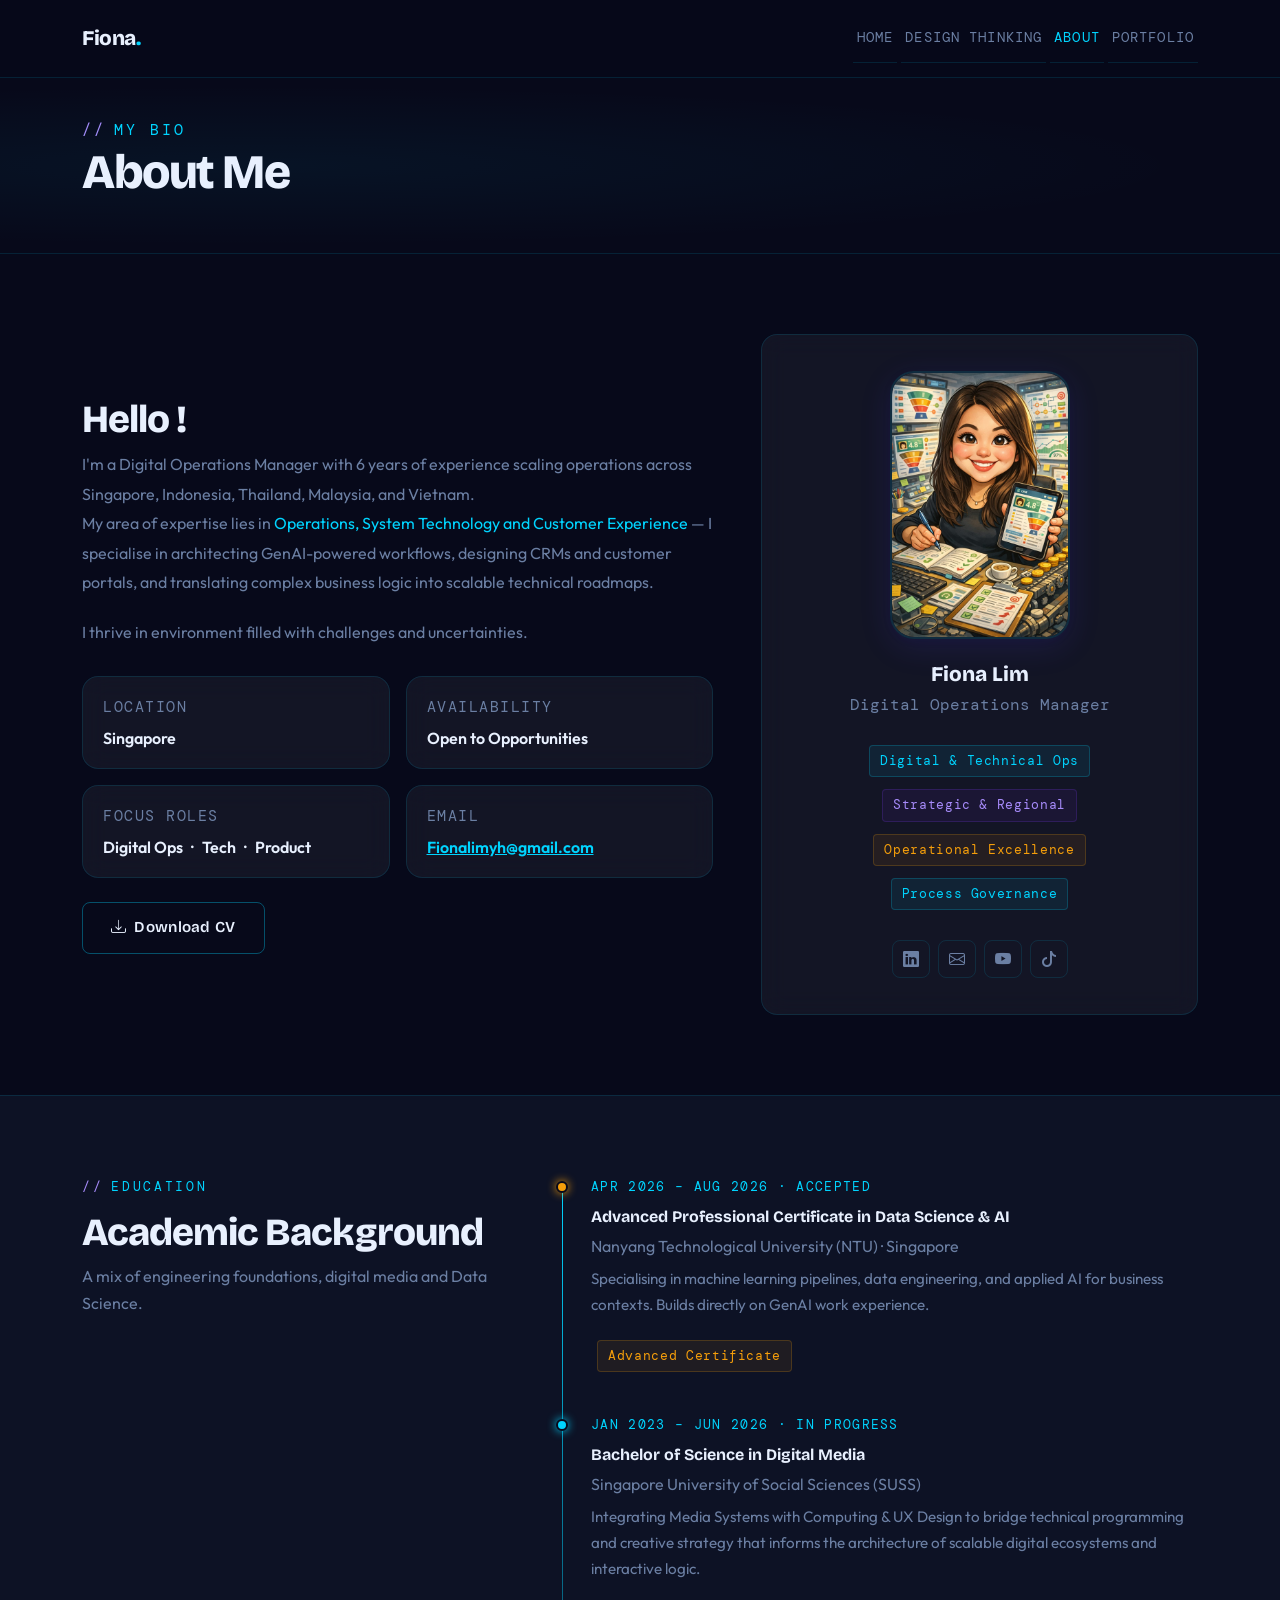
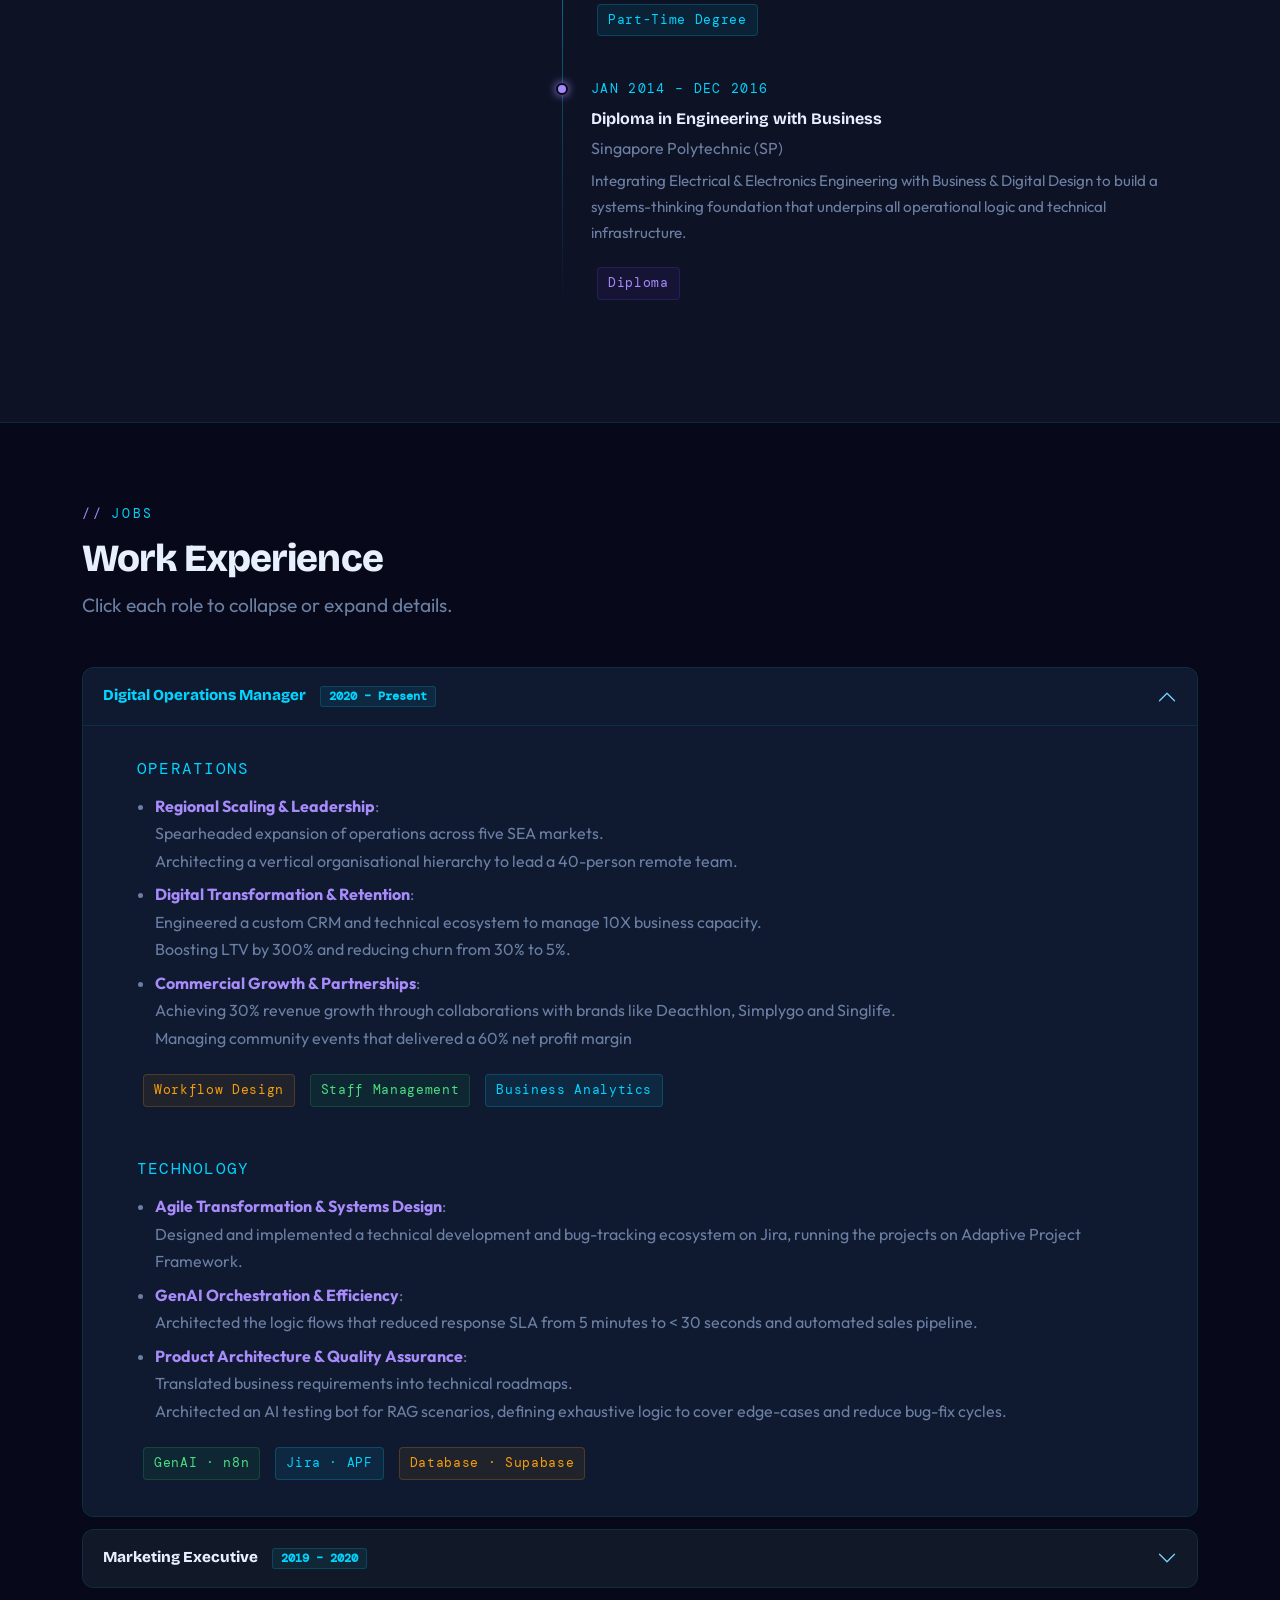
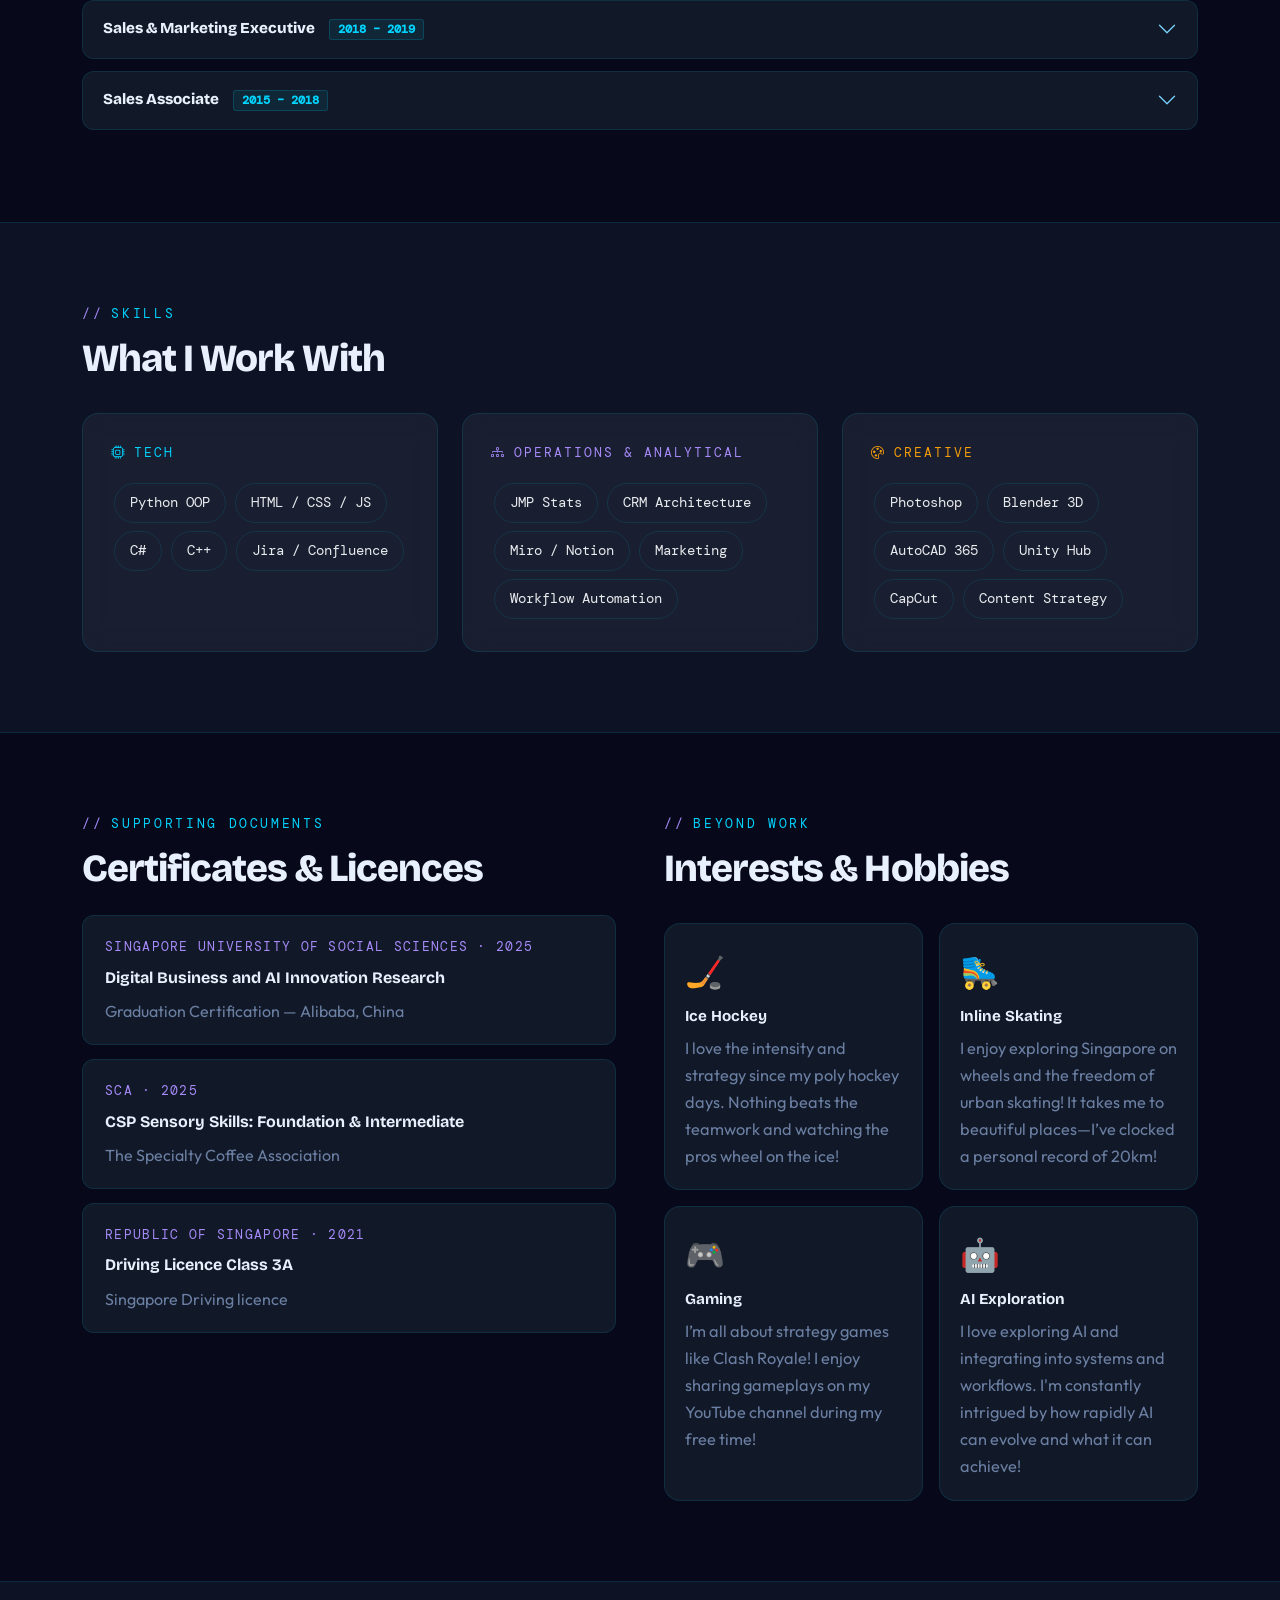
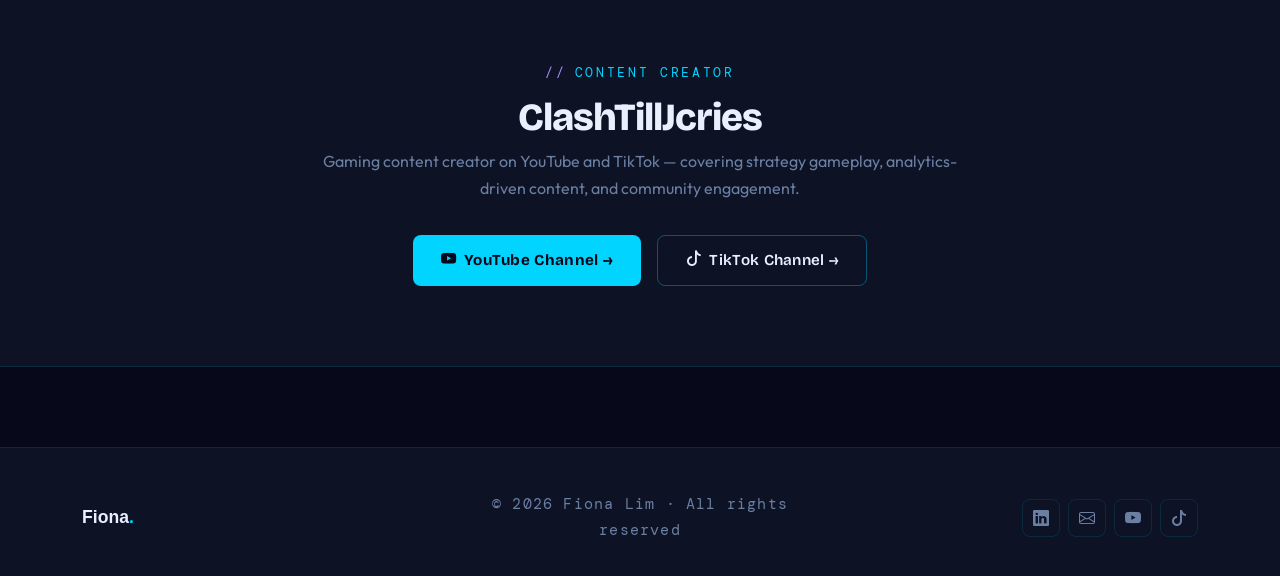
==== docs/about.html @ 3b64e616 "Add files via upload" ====
<!doctype html>
<html lang="en">
  <head>
    <meta charset="UTF-8" />
    <meta name="viewport" content="width=device-width, initial-scale=1.0" />
    <title>About Fiona</title>
    <meta
      name="description"
      content="About Fiona Lim — education, work experience, skills, and personal interests."
    />

    <link
      href="https://fonts.googleapis.com/css2?family=Bricolage+Grotesque:opsz,wght@12..96,200..800&family=Outfit:wght@300;400;500;600&family=DM+Mono:ital,wght@0,400;0,500;1,400&display=swap"
      rel="stylesheet"
    />

    <link
      href="https://cdn.jsdelivr.net/npm/bootstrap@5.3.3/dist/css/bootstrap.min.css"
      rel="stylesheet"
    />
    <link
      href="https://cdn.jsdelivr.net/npm/bootstrap-icons@1.11.3/font/bootstrap-icons.min.css"
      rel="stylesheet"
    />
    <link rel="stylesheet" href="style.css" />
  </head>
  <body>
    <!-- ============================================================
       Navbar
       ============================================================ -->
    <nav class="navbar navbar-expand-lg fl-navbar">
      <div class="container">
        <a class="navbar-brand" href="index.html">Fiona<span>.</span></a>
        <button
          class="navbar-toggler"
          type="button"
          data-bs-toggle="collapse"
          data-bs-target="#navMenu"
          aria-controls="navMenu"
          aria-expanded="false"
          aria-label="Toggle navigation"
        >
          <span class="navbar-toggler-icon"></span>
        </button>
        <div class="collapse navbar-collapse" id="navMenu">
          <ul class="navbar-nav ms-auto gap-1">
            <li class="nav-item">
              <a class="nav-link fl-nav-link" href="index.html">Home</a>
            </li>
            <li class="nav-item">
              <a class="nav-link fl-nav-link" href="design-thinking.html"
                >Design Thinking</a
              >
            </li>
            <li class="nav-item">
              <a class="nav-link fl-nav-link active" href="about.html">About</a>
            </li>
            <li class="nav-item">
              <a class="nav-link fl-nav-link" href="portfolio.html"
                >Portfolio</a
              >
            </li>
          </ul>
        </div>
      </div>
    </nav>

    <!-- ============================================================
       Page hero
       ============================================================ -->
    <section class="page-hero">
      <div class="container">
        <p class="page-hero-label">My Bio</p>
        <h1 class="reveal">About Me</h1>
      </div>
    </section>

    <!-- ============================================================
       Bio Section
       ============================================================ -->
    <section class="section-pad">
      <div class="container">
        <div class="row g-5 align-items-center">
          <!-- Bio text -->
          <div class="col-lg-7 col-12">
            <h2 class="section-title reveal">Hello !</h2>
            <p
              class="reveal reveal-delay-1"
              style="
                color: var(--muted);
                font-size: 1rem;
                line-height: 1.85;
                margin-bottom: 20px;
              "
            >
              I'm a Digital Operations Manager with 6 years of experience
              scaling operations across Singapore, Indonesia, Thailand,
              Malaysia, and Vietnam. <br />
              My area of expertise lies in
              <span style="color: var(--accent)"
                >Operations, System Technology and Customer Experience</span
              >
              — I specialise in architecting GenAI-powered workflows, designing
              CRMs and customer portals, and translating complex business logic
              into scalable technical roadmaps.
            </p>
            <p
              class="reveal reveal-delay-2"
              style="
                color: var(--muted);
                line-height: 1.85;
                margin-bottom: 28px;
              "
            >
              I thrive in environment filled with challenges and uncertainties.
            </p>

            <!-- Quick facts -->
            <div class="row g-3 reveal reveal-delay-3">
              <div class="col-sm-6 col-12">
                <div class="glass-card" style="padding: 16px 20px">
                  <span
                    style="
                      font-family: &quot;DM Mono&quot;, monospace;
                      font-size: 0.95rem;
                      color: var(--muted);
                      text-transform: uppercase;
                      letter-spacing: 0.1em;
                    "
                    >Location</span
                  >
                  <p style="margin: 4px 0 0; font-weight: 600">Singapore</p>
                </div>
              </div>
              <div class="col-sm-6 col-12">
                <div class="glass-card" style="padding: 16px 20px">
                  <span
                    style="
                      font-family: &quot;DM Mono&quot;, monospace;
                      font-size: 0.95rem;
                      color: var(--muted);
                      text-transform: uppercase;
                      letter-spacing: 0.1em;
                    "
                    >Availability</span
                  >
                  <p style="margin: 4px 0 0; font-weight: 600">
                    Open to Opportunities
                  </p>
                </div>
              </div>
              <div class="col-sm-6 col-12">
                <div class="glass-card" style="padding: 16px 20px">
                  <span
                    style="
                      font-family: &quot;DM Mono&quot;, monospace;
                      font-size: 0.95rem;
                      color: var(--muted);
                      text-transform: uppercase;
                      letter-spacing: 0.1em;
                    "
                    >Focus Roles</span
                  >
                  <p style="margin: 4px 0 0; font-weight: 600">
                    Digital Ops&ensp;·&ensp;Tech&ensp;·&ensp;Product
                  </p>
                </div>
              </div>
              <div class="col-sm-6 col-12">
                <div class="glass-card" style="padding: 16px 20px">
                  <span
                    style="
                      font-family: &quot;DM Mono&quot;, monospace;
                      font-size: 0.95rem;
                      color: var(--muted);
                      text-transform: uppercase;
                      letter-spacing: 0.1em;
                    "
                    >Email</span
                  >
                  <p style="margin: 4px 0 0; font-weight: 600">
                    <a
                      href="mailto:Fionalimyh@gmail.com"
                      style="color: var(--accent)"
                    >
                      <u>Fionalimyh@gmail.com</u>
                    </a>
                  </p>
                </div>
              </div>
            </div>
            <!-- /row -->

            <!-- Download CV button -->
            <div class="mt-4 reveal">
              <a href="Fiona_Lims_Resume.pdf" download class="btn-fl-outline">
                <i class="bi bi-download me-2"></i>Download CV
              </a>
            </div>
          </div>
          <!-- /col -->

          <!-- mini Portfolio Avatar + tags -->
          <div class="col-lg-5 col-12 reveal reveal-delay-2">
            <div class="glass-card text-center" style="padding: 36px 28px">
              <div class="d-flex justify-content-center mb-4">
                <div class="hero-img-wrap" style="max-width: 180px">
                  <img
                    src="portfolio-avatar.jpeg"
                    alt="Fiona Lim portrait"
                    class="hero-portrait"
                  />
                </div>
              </div>

              <h3 class="mb-1" style="font-size: 1.3rem">Fiona Lim</h3>
              <p
                class="mono"
                style="
                  color: var(--muted);
                  font-size: 0.98rem;
                  margin-bottom: 20px;
                "
              >
                Digital Operations Manager
              </p>

              <div class="mb-4">
                <span class="badge-fl">Digital & Technical Ops</span>
                <span class="badge-fl purple">Strategic & Regional</span>
                <span class="badge-fl amber">Operational Excellence</span>
                <span class="badge-fl">Process Governance</span>
              </div>

              <div class="d-flex justify-content-center gap-2">
                <a
                  href="https://www.linkedin.com/in/fionalyh"
                  target="_blank"
                  class="footer-social-link"
                  title="LinkedIn"
                >
                  <i class="bi bi-linkedin"></i>
                </a>
                <a
                  href="mailto:Fionalimyh@gmail.com"
                  class="footer-social-link"
                  title="Email"
                >
                  <i class="bi bi-envelope"></i>
                </a>
                <a
                  href="https://www.youtube.com/@ClashTillJcries"
                  target="_blank"
                  class="footer-social-link"
                  title="YouTube"
                >
                  <i class="bi bi-youtube"></i>
                </a>
                <a
                  href="https://www.tiktok.com/@clashtilljcries"
                  target="_blank"
                  class="footer-social-link"
                  title="TikTok"
                >
                  <i class="bi bi-tiktok"></i>
                </a>
              </div>
            </div>
          </div>
          <!-- /col -->
        </div>
        <!-- /row -->
      </div>
      <!-- /container -->
    </section>

    <!-- ============================================================
       Education
       ============================================================ -->
    <section
      class="section-pad"
      style="
        background: var(--bg-2);
        border-top: 1px solid var(--border);
        border-bottom: 1px solid var(--border);
      "
    >
      <div class="container">
        <div class="row">
          <div class="col-lg-5 col-12 mb-4 mb-lg-0">
            <p class="section-label reveal">Education</p>
            <h2 class="section-title reveal">Academic Background</h2>
            <p
              style="color: var(--muted); font-size: 1rem"
              class="reveal reveal-delay-1"
            >
              A mix of engineering foundations, digital media and Data Science.
            </p>
          </div>

          <div class="col-lg-7 col-12">
            <div class="timeline">
              <!-- NTU — upcoming -->
              <div class="timeline-item reveal">
                <div
                  class="timeline-dot"
                  style="
                    background: var(--accent-warm);
                    box-shadow: 0 0 10px var(--accent-warm);
                  "
                ></div>
                <div class="timeline-date">APR 2026 – AUG 2026 · ACCEPTED</div>
                <div class="timeline-title">
                  Advanced Professional Certificate in Data Science &amp; AI
                </div>
                <div class="timeline-sub">
                  Nanyang Technological University (NTU) · Singapore
                </div>
                <p
                  style="
                    font-size: 0.95rem;
                    color: var(--muted);
                    margin-top: 6px;
                  "
                >
                  Specialising in machine learning pipelines, data engineering,
                  and applied AI for business contexts. Builds directly on GenAI
                  work experience.
                </p>
                <span class="badge-fl amber">Advanced Certificate</span>
              </div>

              <!-- SUSS -->
              <div class="timeline-item reveal reveal-delay-1">
                <div class="timeline-dot"></div>
                <div class="timeline-date">
                  JAN 2023 – JUN 2026 · IN PROGRESS
                </div>
                <div class="timeline-title">
                  Bachelor of Science in Digital Media
                </div>
                <div class="timeline-sub">
                  Singapore University of Social Sciences (SUSS)
                </div>
                <p
                  style="
                    font-size: 0.95rem;
                    color: var(--muted);
                    margin-top: 6px;
                  "
                >
                  Integrating Media Systems with Computing & UX Design to bridge
                  technical programming and creative strategy that informs the
                  architecture of scalable digital ecosystems and interactive
                  logic.
                </p>
                <span class="badge-fl">Part-Time Degree</span>
              </div>

              <!-- SP -->
              <div class="timeline-item reveal reveal-delay-2">
                <div
                  class="timeline-dot"
                  style="
                    background: var(--accent-2);
                    box-shadow: 0 0 10px var(--accent-2);
                  "
                ></div>
                <div class="timeline-date">JAN 2014 – DEC 2016</div>
                <div class="timeline-title">
                  Diploma in Engineering with Business
                </div>
                <div class="timeline-sub">Singapore Polytechnic (SP)</div>
                <p
                  style="
                    font-size: 0.95rem;
                    color: var(--muted);
                    margin-top: 6px;
                  "
                >
                  Integrating Electrical & Electronics Engineering with Business
                  & Digital Design to build a systems-thinking foundation that
                  underpins all operational logic and technical infrastructure.
                </p>
                <span class="badge-fl purple">Diploma</span>
              </div>
            </div>
            <!-- /timeline -->
          </div>
          <!-- /col -->
        </div>
        <!-- /row -->
      </div>
      <!-- /container -->
    </section>

    <!-- ============================================================
       Work Experience (Accordion)
       ============================================================ -->
    <section class="section-pad">
      <div class="container">
        <p class="section-label reveal">Jobs</p>
        <h2 class="section-title reveal">Work Experience</h2>
        <p class="section-desc reveal">
          Click each role to collapse or expand details.
        </p>

        <div class="accordion fl-accordion" id="workAccordion">
          <!-- ---- Digital Operations Manager ---- -->
          <div class="accordion-item reveal">
            <h2 class="accordion-header">
              <button
                class="accordion-button"
                type="button"
                data-bs-toggle="collapse"
                data-bs-target="#job1"
              >
                <div>
                  <strong>Digital Operations Manager&ensp;</strong>
                  <span class="work-tag">2020 – Present</span>
                </div>
              </button>
            </h2>
            <div
              id="job1"
              class="accordion-collapse collapse show"
              data-bs-parent="#workAccordion"
            >
              <div class="accordion-body">
                <p
                  style="
                    font-family: &quot;DM Mono&quot;, monospace;
                    font-size: 0.97rem;
                    color: var(--accent);
                    margin-bottom: 10px;
                    letter-spacing: 0.08em;
                  "
                >
                  OPERATIONS
                </p>
                <ul>
                  <li>
                    <strong style="color: var(--accent-2)"
                      >Regional Scaling & Leadership</strong
                    >: <br />Spearheaded expansion of operations across five SEA
                    markets. <br />Architecting a vertical organisational
                    hierarchy to lead a 40-person remote team.
                  </li>
                  <li>
                    <strong style="color: var(--accent-2)"
                      >Digital Transformation & Retention</strong
                    >: <br />Engineered a custom CRM and technical ecosystem to
                    manage 10X business capacity. <br />Boosting LTV by 300% and
                    reducing churn from 30% to 5%.
                  </li>
                  <li>
                    <strong style="color: var(--accent-2)"
                      >Commercial Growth & Partnerships</strong
                    >: <br />Achieving 30% revenue growth through collaborations
                    with brands like Deacthlon, Simplygo and Singlife.
                    <br />Managing community events that delivered a 60% net
                    profit margin
                  </li>
                </ul>
                <div class="mt-3">
                  <span class="badge-fl amber">Workflow Design</span>
                  <span class="badge-fl green">Staff Management</span>
                  <span class="badge-fl">Business Analytics</span>
                </div>
                <br />

                <p
                  style="
                    font-family: &quot;DM Mono&quot;, monospace;
                    font-size: 0.97rem;
                    color: var(--accent);
                    margin-bottom: 10px;
                    margin-top: 16px;
                    letter-spacing: 0.08em;
                  "
                >
                  TECHNOLOGY
                </p>
                <ul>
                  <li>
                    <strong style="color: var(--accent-2)"
                      >Agile Transformation & Systems Design</strong
                    >: <br />Designed and implemented a technical development
                    and bug-tracking ecosystem on Jira, running the projects on
                    Adaptive Project Framework.
                  </li>
                  <li>
                    <strong style="color: var(--accent-2)"
                      >GenAI Orchestration & Efficiency</strong
                    >: <br />Architected the logic flows that reduced response
                    SLA from 5 minutes to < 30 seconds and automated sales
                    pipeline.
                  </li>
                  <li>
                    <strong style="color: var(--accent-2)"
                      >Product Architecture & Quality Assurance</strong
                    >: <br />Translated business requirements into technical
                    roadmaps.<br />Architected an AI testing bot for RAG
                    scenarios, defining exhaustive logic to cover edge-cases and
                    reduce bug-fix cycles.
                  </li>
                </ul>

                <div class="mt-3">
                  <span class="badge-fl green">GenAI · n8n</span>
                  <span class="badge-fl">Jira · APF</span>
                  <span class="badge-fl amber">Database · Supabase </span>
                </div>
              </div>
            </div>
          </div>
          <!-- /job1 -->

          <!-- ---- Marketing Executive ---- -->
          <div class="accordion-item reveal reveal-delay-1">
            <h2 class="accordion-header">
              <button
                class="accordion-button collapsed"
                type="button"
                data-bs-toggle="collapse"
                data-bs-target="#job2"
              >
                <div>
                  <strong>Marketing Executive&ensp;</strong>
                  <span class="work-tag">2019 – 2020</span>
                </div>
              </button>
            </h2>
            <div
              id="job2"
              class="accordion-collapse collapse"
              data-bs-parent="#workAccordion"
            >
              <div class="accordion-body">
                <ul>
                  <li>
                    <strong style="color: var(--accent-2)"
                      >Performance Advertising & ROI</strong
                    >: <br />Optimised multi-channel advertising and remarketing
                    strategies across Social Media Platforms. <br />Achieved a
                    40% reduction in CPI through the creation of viral contents.
                  </li>
                  <li>
                    <strong style="color: var(--accent-2)"
                      >Content Strategy & Design</strong
                    >: <br />Produced creative marketing collaterals for all
                    integrated campaigns to drive brand engagement and
                    visibility. <br />Managed social media calendars.
                  </li>
                  <li>
                    <strong style="color: var(--accent-2)"
                      >Web Development & SEO</strong
                    >: <br />Spearheaded website development for partner.<br />
                    Managed Google SEO & SEM to ensure consistent branding and
                    search visibility.
                  </li>
                </ul>
                <div class="mt-3">
                  <span class="badge-fl amber">Meta Ads</span>
                  <span class="badge-fl">Google Ads</span>
                  <span class="badge-fl green">Remarketing</span>
                  <span class="badge-fl amber">Content Strategy</span>
                </div>
              </div>
            </div>
          </div>
          <!-- /job2 -->

          <!-- ---- Sales & Marketing ---- -->
          <div class="accordion-item reveal reveal-delay-2">
            <h2 class="accordion-header">
              <button
                class="accordion-button collapsed"
                type="button"
                data-bs-toggle="collapse"
                data-bs-target="#job3"
              >
                <div>
                  <strong>Sales &amp; Marketing Executive&ensp;</strong>
                  <span class="work-tag">2018 – 2019</span>
                </div>
              </button>
            </h2>
            <div
              id="job3"
              class="accordion-collapse collapse"
              data-bs-parent="#workAccordion"
            >
              <div class="accordion-body">
                <ul>
                  <li>
                    <strong style="color: var(--accent-2)"
                      >Digital Brand Engagement</strong
                    >: <br />Orchestrated brand visibility by managing
                    multi-channel social media platforms and executing a content
                    strategy, including the design of marketing collaterals.
                  </li>
                  <li>
                    <strong style="color: var(--accent-2)"
                      >Event Management</strong
                    >: <br />Plan and organised private and public sector events
                    for up to 800 participants, overseeing everything from
                    initial planning to on-site operational execution.
                  </li>
                  <li>
                    <strong style="color: var(--accent-2)"
                      >Product Lifecycle & Support</strong
                    >: <br />Directed product management by providing
                    comprehensive pre-sales, after-sales warranty support, and
                    appointment for servicing to maintain quality standards.
                  </li>
                </ul>
                <div class="mt-3">
                  <span class="badge-fl amber">Event Management</span>
                  <span class="badge-fl">SEO · SEM</span>
                  <span class="badge-fl green">Product Management</span>
                  <span class="badge-fl amber">WordPress · Social Media</span>
                </div>
              </div>
            </div>
          </div>
          <!-- /job3 -->

          <!-- ---- Sales Associate ---- -->
          <div class="accordion-item reveal reveal-delay-3">
            <h2 class="accordion-header">
              <button
                class="accordion-button collapsed"
                type="button"
                data-bs-toggle="collapse"
                data-bs-target="#job4"
              >
                <div>
                  <strong>Sales Associate&ensp;</strong>
                  <span class="work-tag">2015 – 2018</span>
                </div>
              </button>
            </h2>
            <div
              id="job4"
              class="accordion-collapse collapse"
              data-bs-parent="#workAccordion"
            >
              <div class="accordion-body">
                <ul>
                  <li>
                    <strong style="color: var(--accent-2)"
                      >Retail Operations & Inventory</strong
                    >: <br />Managed daily store operations and POS system
                    transactions while overseeing consumable inventory to ensure
                    seamless service delivery.
                  </li>
                  <li>
                    <strong style="color: var(--accent-2)"
                      >Leadership & Staff Training</strong
                    >: <br />Facilitated store management tasks and directed the
                    training of part-time staff to maintain high service
                    standards and operational consistency.
                  </li>
                </ul>
                <div class="mt-3">
                  <span class="badge-fl amber">Sales · Retail</span>
                  <span class="badge-fl green">Staff Training</span>
                </div>
              </div>
            </div>
          </div>
          <!-- /job4 -->
        </div>
        <!-- /accordion -->
      </div>
      <!-- /container -->
    </section>

    <!-- ============================================================
       Skills label (grid)
       ============================================================ -->
    <section
      class="section-pad"
      style="
        background: var(--bg-2);
        border-top: 1px solid var(--border);
        border-bottom: 1px solid var(--border);
      "
    >
      <div class="container">
        <p class="section-label reveal">Skills</p>
        <h2 class="section-title reveal">What I Work With</h2>

        <div class="row g-4 mt-2">
          <!-- Tech -->
          <div class="col-lg-4 col-md-6 col-12 reveal">
            <div class="glass-card h-100">
              <p class="skill-cat-title" style="color: #00d4ff">
                <i class="bi bi-cpu me-2"></i>Tech
              </p>
              <div>
                <span class="skill-badge" style="color: #e9ecef"
                  >Python OOP</span
                >
                <span class="skill-badge" style="color: #e9ecef"
                  >HTML / CSS / JS</span
                >
                <span class="skill-badge" style="color: #e9ecef">C#</span>
                <span class="skill-badge" style="color: #e9ecef">C++</span>
                <span class="skill-badge" style="color: #e9ecef"
                  >Jira / Confluence</span
                >
              </div>
            </div>
          </div>

          <!-- Operations & Analytical -->
          <div class="col-lg-4 col-md-6 col-12 reveal reveal-delay-1">
            <div class="glass-card h-100">
              <p class="skill-cat-title" style="color: #a78bfa">
                <i class="bi bi-diagram-3 me-2"></i>Operations &amp; Analytical
              </p>
              <div>
                <span class="skill-badge purple" style="color: #e9ecef"
                  >JMP Stats</span
                >
                <span class="skill-badge purple" style="color: #e9ecef"
                  >CRM Architecture</span
                >
                <span class="skill-badge purple" style="color: #e9ecef"
                  >Miro / Notion</span
                >
                <span class="skill-badge purple" style="color: #e9ecef"
                  >Marketing</span
                >
                <span class="skill-badge purple" style="color: #e9ecef"
                  >Workflow Automation</span
                >
              </div>
            </div>
          </div>

          <!-- Creative -->
          <div class="col-lg-4 col-md-6 col-12 reveal reveal-delay-2">
            <div class="glass-card h-100">
              <p class="skill-cat-title" style="color: var(--accent-warm)">
                <i class="bi bi-palette me-2"></i>Creative
              </p>
              <div>
                <span class="skill-badge amber" style="color: #e9ecef"
                  >Photoshop</span
                >
                <span class="skill-badge amber" style="color: #e9ecef"
                  >Blender 3D</span
                >
                <span class="skill-badge amber" style="color: #e9ecef"
                  >AutoCAD 365</span
                >
                <span class="skill-badge amber" style="color: #e9ecef"
                  >Unity Hub</span
                >
                <span class="skill-badge amber" style="color: #e9ecef"
                  >CapCut</span
                >
                <span class="skill-badge amber" style="color: #e9ecef"
                  >Content Strategy</span
                >
              </div>
            </div>
          </div>
        </div>
        <!-- /row -->
      </div>
      <!-- /container -->
    </section>

    <!-- ============================================================
       Certificates and Hobbies
       ============================================================ -->
    <section class="section-pad">
      <div class="container">
        <div class="row g-5">
          <!-- Certificates -->
          <div class="col-lg-6 col-12">
            <p class="section-label reveal">supporting documents</p>
            <h2 class="section-title reveal">Certificates &amp; Licences</h2>

            <div class="mt-4">
              <div class="heuristic-card reveal">
                <div class="heuristic-num">
                  Singapore University of Social Sciences · 2025
                </div>
                <div class="heuristic-title">
                  Digital Business and AI Innovation Research
                </div>
                <div class="heuristic-body">
                  Graduation Certification — Alibaba, China
                </div>
              </div>

              <div class="heuristic-card reveal reveal-delay-1">
                <div class="heuristic-num">SCA · 2025</div>
                <div class="heuristic-title">
                  CSP Sensory Skills: Foundation &amp; Intermediate
                </div>
                <div class="heuristic-body">
                  The Specialty Coffee Association
                </div>
              </div>

              <div class="heuristic-card reveal reveal-delay-2">
                <div class="heuristic-num">Republic of Singapore · 2021</div>
                <div class="heuristic-title">Driving Licence Class 3A</div>
                <div class="heuristic-body">Singapore Driving licence</div>
              </div>
            </div>
          </div>
          <!-- /col -->

          <!-- Hobbies & Interests -->
          <div class="col-lg-6 col-12">
            <p class="section-label reveal">Beyond Work</p>
            <h2 class="section-title reveal">Interests &amp; Hobbies</h2>

            <div class="row g-3 mt-3">
              <div class="col-sm-6 col-12 reveal">
                <div class="project-card" style="padding: 20px">
                  <div style="font-size: 2rem; margin-bottom: 8px">🏒</div>
                  <h4 style="font-size: 0.95rem">Ice Hockey</h4>
                  <p style="font-size: 1.02rem; margin: 0">
                    I love the intensity and strategy since my poly hockey days.
                    Nothing beats the teamwork and watching the pros wheel on
                    the ice!
                  </p>
                </div>
              </div>
              <div class="col-sm-6 col-12 reveal reveal-delay-1">
                <div class="project-card" style="padding: 20px">
                  <div style="font-size: 2rem; margin-bottom: 8px">🛼</div>
                  <h4 style="font-size: 0.95rem">Inline Skating</h4>
                  <p style="font-size: 1.02rem; margin: 0">
                    I enjoy exploring Singapore on wheels and the freedom of
                    urban skating! It takes me to beautiful places—I’ve clocked
                    a personal record of 20km!
                  </p>
                </div>
              </div>
              <div class="col-sm-6 col-12 reveal reveal-delay-2">
                <div class="project-card" style="padding: 20px">
                  <div style="font-size: 2rem; margin-bottom: 8px">🎮</div>
                  <h4 style="font-size: 0.95rem">Gaming</h4>
                  <p style="font-size: 1.02rem; margin: 0">
                    I’m all about strategy games like Clash Royale! I enjoy
                    sharing gameplays on my YouTube channel during my free time!
                  </p>
                </div>
              </div>
              <div class="col-sm-6 col-12 reveal reveal-delay-3">
                <div class="project-card" style="padding: 20px">
                  <div style="font-size: 2rem; margin-bottom: 8px">🤖</div>
                  <h4 style="font-size: 0.95rem">AI Exploration</h4>
                  <p style="font-size: 1.02rem; margin: 0">
                    I love exploring AI and integrating into systems and
                    workflows. I'm constantly intrigued by how rapidly AI can
                    evolve and what it can achieve!
                  </p>
                </div>
              </div>
            </div>
            <!-- /row -->
          </div>
          <!-- /col -->
        </div>
        <!-- /row -->
      </div>
      <!-- /container -->
    </section>

    <!-- ============================================================
       Content CTA
       ============================================================ -->
    <section
      class="section-pad"
      style="
        background: var(--bg-2);
        border-top: 1px solid var(--border);
        border-bottom: 1px solid var(--border);
      "
    >
      <div class="container">
        <div class="row justify-content-center text-center">
          <div class="col-lg-7 col-12 reveal">
            <p class="section-label justify-content-center">Content Creator</p>
            <h2 class="section-title">ClashTillJcries</h2>
            <p style="color: var(--muted); margin-bottom: 32px">
              Gaming content creator on YouTube and TikTok — covering strategy
              gameplay, analytics-driven content, and community engagement.
            </p>
            <div class="d-flex gap-3 justify-content-center flex-wrap">
              <a
                href="https://www.youtube.com/@ClashTillJcries"
                target="_blank"
                class="btn-fl-primary"
              >
                <i class="bi bi-youtube me-2"></i>YouTube Channel →
              </a>
              <a
                href="https://www.tiktok.com/@clashtilljcries"
                target="_blank"
                class="btn-fl-outline"
              >
                <i class="bi bi-tiktok me-2"></i>TikTok Channel →
              </a>
            </div>
          </div>
        </div>
      </div>
    </section>

    <!-- ============================================================
       FOOTER
       ============================================================ -->
    <footer class="fl-footer">
      <div class="container">
        <div class="row align-items-center g-3">
          <div class="col-md-4 col-12 text-md-start text-center">
            <span
              style="
                font-family: &quot;Syne&quot;, sans-serif;
                font-weight: 800;
                font-size: 1.1rem;
              "
            >
              Fiona<span style="color: var(--accent)">.</span>
            </span>
          </div>
          <div class="col-md-4 col-12 text-center">
            <p
              style="
                font-family: &quot;DM Mono&quot;, monospace;
                font-size: 0.95rem;
                letter-spacing: 0.08em;
              "
            >
              © 2026 Fiona Lim · All rights reserved
            </p>
          </div>
          <div
            class="col-md-4 col-12 d-flex justify-content-md-end justify-content-center gap-2"
          >
            <a
              href="https://www.linkedin.com/in/fionalyh"
              target="_blank"
              class="footer-social-link"
              ><i class="bi bi-linkedin"></i
            ></a>
            <a href="mailto:Fionalimyh@gmail.com" class="footer-social-link"
              ><i class="bi bi-envelope"></i
            ></a>
            <a
              href="https://www.youtube.com/@ClashTillJcries"
              target="_blank"
              class="footer-social-link"
              ><i class="bi bi-youtube"></i
            ></a>
            <a
              href="https://www.tiktok.com/@clashtilljcries"
              target="_blank"
              class="footer-social-link"
              ><i class="bi bi-tiktok"></i
            ></a>
          </div>
        </div>
      </div>
    </footer>

    <script src="https://cdn.jsdelivr.net/npm/bootstrap@5.3.3/dist/js/bootstrap.bundle.min.js"></script>
    <script src="script.js"></script>
  </body>
</html>
---- docs/style.css ----
/* ---- Google Fonts Import ---- */
@import url("https://fonts.googleapis.com/css2?family=Bricolage+Grotesque:opsz,wght@12..96,200..800&family=Outfit:wght@300;400;500;600&family=DM+Mono:ital,wght@0,400;0,500;1,400&display=swap");

/* ============================================================
   Css Designs/Formats
   ============================================================ */
:root {
  /* Backgrounds */
  --bg: #07091a; /* deepest navy — page background */
  --bg-2: #0d1225; /* slightly lighter — section alternate */
  --card: #111827; /* card surface */
  --card-2: #0f1930; /* card accordion body */

  /* Borders */
  --border: rgba(0, 212, 255, 0.12);
  --border-hover: rgba(0, 212, 255, 0.35);

  /* Text */
  --text: #e8f0fe;
  --muted: #6b7fa3;

  /* Accent palette */
  --accent: #00d4ff; /* electric cyan — primary accent */
  --accent-2: #a78bfa; /* deep violet — secondary accent */
  --accent-warm: #f59e0b; /* amber — star ratings & highlights */

  /* Glow helpers */
  --glow: rgba(0, 212, 255, 0.15);
  --glow-strong: rgba(0, 212, 255, 0.35);
}

/* ============================================================
   Base reset and typography
   ============================================================ */
*,
*::before,
*::after {
  box-sizing: border-box;
}

body {
  background: var(--bg);
  color: var(--text);
  font-family: "Outfit", sans-serif;
  font-size: 16px;
  line-height: 1.7;
  overflow-x: hidden;
}

/* All headings use the display font */
h1,
h2,
h3,
h4,
h5,
h6 {
  font-family: "Bricolage Grotesque", sans-serif;
  font-weight: 800;
  color: var(--text);
}

/* Monospace utility class for tags, labels, and dates */
.mono {
  font-family: "DM Mono", monospace;
}

a {
  color: var(--accent);
  text-decoration: none;
  transition: opacity 0.2s;
}
a:hover {
  color: var(--accent);
  opacity: 0.8;
}

/* Custom scrollbar */
::-webkit-scrollbar {
  width: 5px;
}
::-webkit-scrollbar-track {
  background: var(--bg);
}
::-webkit-scrollbar-thumb {
  background: var(--accent);
  border-radius: 3px;
}

/* ============================================================
   .navbar-expand-lg handles hamburger based on size:
   - Desktop (≥992px): full links visible, toggler hidden
   - Mobile/Tablet (<992px): toggler visible, links collapse
   ============================================================ */
.fl-navbar {
  background: rgba(7, 9, 26, 0.95);
  backdrop-filter: blur(14px); /* glass effect */
  -webkit-backdrop-filter: blur(14px);
  border-bottom: 1px solid var(--border);
  padding: 14px 0;
  position: sticky; /* sticks to top on scroll */
  top: 0;
  z-index: 1000;
  transition:
    background 0.3s,
    box-shadow 0.3s;
}

/* Name Logo */
.navbar-brand {
  font-family: "Bricolage Grotesque", sans-serif;
  font-weight: 800;
  font-size: 1.3rem;
  color: var(--text) !important;
  letter-spacing: -0.02em;
}
.navbar-brand span {
  color: var(--accent);
} /* the dot in name logo */

/* Individual nav links */
.fl-nav-link {
  font-family: "DM Mono", monospace;
  font-size: 0.88rem;
  letter-spacing: 0.08em;
  text-transform: uppercase;
  color: var(--muted) !important;
  padding: 6px 14px !important;
  border-radius: 6px;
  transition: color 0.2s;
  position: relative;
}

/* Animated underline on hover/active */
.fl-nav-link::after {
  content: "";
  position: absolute;
  bottom: 2px;
  left: 14px;
  right: 14px;
  height: 1px;
  background: var(--accent);
  transform: scaleX(0);
  transition: transform 0.22s ease;
}

.fl-nav-link:hover,
.fl-nav-link.active {
  color: var(--accent) !important;
}

.fl-nav-link:hover::after,
.fl-nav-link.active::after {
  transform: scaleX(1);
}

/* Hamburger toggle button styling */
.navbar-toggler {
  border: 1px solid var(--border);
  border-radius: 8px;
  padding: 6px 10px;
}
.navbar-toggler-icon {
  filter: invert(0.8);
} /* make bars colours lighter */

/* Mobile collapsed nav */
.navbar-collapse .fl-nav-link {
  display: block;
  border-bottom: 1px solid var(--border);
  padding: 12px 4px !important;
  border-radius: 0;
}
.navbar-collapse .fl-nav-link::after {
  display: none;
}

/* ============================================================
   Home Page hero section
   ============================================================ */
.hero-section {
  min-height: 50vh;
  display: flex;
  align-items: center;
  position: relative;
  overflow: hidden;
  padding: 60px 0;
}

/* Grid overlay */
.hero-section::before {
  content: "";
  position: absolute;
  inset: 0;
  background-image:
    linear-gradient(rgba(0, 212, 255, 0.04) 1px, transparent 1px),
    linear-gradient(90deg, rgba(0, 212, 255, 0.04) 1px, transparent 1px);
  background-size: 64px 64px;
  mask-image: radial-gradient(ellipse at 60% 40%, black 20%, transparent 75%);
  -webkit-mask-image: radial-gradient(
    ellipse at 60% 40%,
    black 20%,
    transparent 75%
  );
  pointer-events: none;
}

/* Connect with Me */
.hero-label {
  font-family: "DM Mono", monospace;
  font-size: 0.84rem;
  letter-spacing: 0.18em;
  text-transform: uppercase;
  color: var(--accent);
  margin-bottom: 20px;
  display: flex;
  align-items: center;
  gap: 10px;
}
.hero-label::before {
  content: "";
  display: inline-block;
  width: 28px;
  height: 1px;
  background: var(--accent);
}

/* Big name heading */
.hero-title {
  font-family: "Bricolage Grotesque", sans-serif;
  font-size: clamp(2.2rem, 5.5vw, 4.2rem);
  font-weight: 800;
  line-height: 1.08;
  letter-spacing: -0.03em;
  margin-bottom: 16px;
}
.hero-title .accent {
  color: var(--accent);
}
.hero-title .accent-2 {
  color: var(--accent-2);
}

/* Typewriter element */
#typewriter {
  color: var(--accent);
}

/* Blinking Cursor */
.typewriter-cursor {
  display: inline-block;
  width: 3px;
  height: 1.1em;
  background: var(--accent);
  margin-left: 4px;
  vertical-align: middle;
  animation: blink-caret 0.75s step-end infinite;
}

@keyframes blink-caret {
  from,
  to {
    opacity: 1;
  }
  50% {
    opacity: 0;
  }
}

.hero-subtitle {
  font-size: 1.1rem;
  color: white;
  max-width: 600px;
  margin-bottom: 36px;
  line-height: 1.6;
}

/* ---- CTA Buttons ---- */
.btn-fl-primary {
  background: var(--accent);
  color: #07091a;
  font-family: "Bricolage Grotesque", sans-serif;
  font-weight: 700;
  font-size: 0.95rem;
  padding: 13px 28px;
  border-radius: 8px;
  border: none;
  letter-spacing: 0.02em;
  transition:
    box-shadow 0.22s,
    transform 0.15s;
  display: inline-block;
}
.btn-fl-primary:hover {
  background: var(--accent);
  color: #07091a;
  box-shadow: 0 0 28px var(--glow-strong);
  transform: translateY(-2px);
}
.btn-fl-primary:active {
  transform: translateY(0);
}

.btn-fl-outline {
  background: transparent;
  color: var(--text);
  font-family: "Bricolage Grotesque", sans-serif;
  font-weight: 600;
  font-size: 0.95rem;
  padding: 12px 28px;
  border-radius: 8px;
  border: 1px solid var(--border-hover);
  letter-spacing: 0.02em;
  transition:
    border-color 0.22s,
    box-shadow 0.22s,
    color 0.22s,
    transform 0.15s;
  display: inline-block;
}
.btn-fl-outline:hover {
  border-color: var(--accent);
  box-shadow: 0 0 18px var(--glow);
  color: var(--accent);
  transform: translateY(-2px);
}

/* ---- Stats Bar ---- */
.stats-bar {
  display: flex;
  margin-top: 52px;
  border: 1px solid var(--border);
  border-radius: 14px;
  overflow: hidden;
  background: var(--bg-2);
}
.stat-item {
  flex: 1;
  padding: 22px 20px;
  text-align: center;
  border-right: 1px solid var(--border);
  min-width: 110px;
  transition: background 0.2s;
}
.stat-item:last-child {
  border-right: none;
}
.stat-item:hover {
  background: rgba(0, 212, 255, 0.03);
}

.stat-number {
  font-family: "Bricolage Grotesque", sans-serif;
  font-size: 1.75rem;
  font-weight: 800;
  color: var(--accent);
  display: block;
  line-height: 1;
  margin-bottom: 5px;
}
.stat-label {
  font-family: "DM Mono", monospace;
  font-size: 0.82rem;
  letter-spacing: 0.1em;
  text-transform: uppercase;
  color: var(--muted);
}

/* ============================================================
   Hero Image
   .hero-img-wrap, card frame with brand border and shadow effect
   .hero-portrait, the illustration image and rounded corners
   ============================================================ */

/* Wrapper adds a subtle card frame effect around the image */
.hero-img-wrap {
  position: relative;
  display: inline-block;
  border-radius: 24px;
  /* Brand-purple border */
  border: 2px solid var(--border);

  box-shadow:
    0 8px 32px rgba(83, 58, 253, 0.13),
    0 2px 8px rgba(28, 30, 84, 0.07);
  /* Image corners follow the border-radius */
  overflow: hidden;
  /* Lift effect when hover on */
  transition:
    box-shadow 0.3s ease,
    transform 0.3s ease;
}

.hero-img-wrap:hover {
  box-shadow:
    0 16px 48px rgba(83, 58, 253, 0.2),
    0 4px 12px rgba(28, 30, 84, 0.1);
  transform: translateY(-4px);
}

/* The illustration image itself */
.hero-portrait {
  display: block;
  width: 100%;
  max-width: 420px; /* caps size on large screens */
  height: auto;
  border-radius: 22px; /* slightly less than wrapper so border shows cleanly */
  object-fit: cover;
}

/* Responsive — slightly smaller on tablet */
@media (max-width: 991.98px) {
  .hero-portrait {
    max-width: 340px;
  }
}

/* Full-width on mobile, margin-top to separate from text */
@media (max-width: 575.98px) {
  .hero-img-wrap {
    margin-top: 36px;
  }
  .hero-portrait {
    max-width: 100%;
    border-radius: 16px;
  }
}

/* ============================================================
   Section layout
   ============================================================ */
.section-pad {
  padding: 80px 0;
}

.section-label {
  font-family: "DM Mono", monospace;
  font-size: 0.83rem;
  letter-spacing: 0.2em;
  text-transform: uppercase;
  color: var(--accent);
  margin-bottom: 10px;
  display: flex;
  align-items: center;
  gap: 8px;
}
.section-label::before {
  content: "//";
  color: var(--accent-2);
}

.section-title {
  font-family: "Bricolage Grotesque", sans-serif;
  font-size: clamp(1.6rem, 3vw, 2.4rem);
  font-weight: 800;
  letter-spacing: -0.025em;
  margin-bottom: 8px;
}

.section-desc {
  color: var(--muted);
  font-size: 1.2rem;
  max-width: 1500px;
  margin-bottom: 44px;
  line-height: 1.75;
}

/* ============================================================
   Project / feature cards
   ============================================================ */
.project-card {
  background: var(--card);
  border: 1px solid var(--border);
  border-radius: 16px;
  padding: 28px;
  height: 100%;
  position: relative;
  overflow: hidden;
  transition:
    border-color 0.25s,
    box-shadow 0.25s,
    transform 0.2s;
}

/* Animated top-edge gradient line on hover */
.project-card::before {
  content: "";
  position: absolute;
  top: 0;
  left: 0;
  right: 0;
  height: 2px;
  background: linear-gradient(90deg, var(--accent), var(--accent-2));
  transform: scaleX(0);
  transform-origin: left;
  transition: transform 0.32s ease;
}

.project-card:hover {
  border-color: var(--border-hover);
  box-shadow: 0 10px 40px rgba(0, 212, 255, 0.08);
  transform: translateY(-5px);
}
.project-card:hover::before {
  transform: scaleX(1);
}

.project-card h4 {
  font-family: "Bricolage Grotesque", sans-serif;
  font-size: 1.1rem;
  font-weight: 700;
  margin-bottom: 10px;
}
.project-card p {
  font-size: 1rem;
  color: var(--muted);
  line-height: 1.65;
  margin-bottom: 20px;
}

/* Tag shown above card title */
.project-tag {
  font-family: "DM Mono", monospace;
  font-size: 0.82rem;
  letter-spacing: 0.08em;
  text-transform: uppercase;
  padding: 3px 10px;
  border-radius: 4px;
  display: inline-block;
  margin-bottom: 14px;
}
.project-tag.cyan {
  color: var(--accent);
  background: rgba(0, 212, 255, 0.08);
  border: 1px solid rgba(0, 212, 255, 0.2);
}
.project-tag.purple {
  color: var(--accent-2);
  background: rgba(124, 58, 237, 0.08);
  border: 1px solid rgba(124, 58, 237, 0.2);
}
.project-tag.amber {
  color: var(--accent-warm);
  background: rgba(245, 158, 11, 0.08);
  border: 1px solid rgba(245, 158, 11, 0.2);
}
.project-tag.green {
  color: #4ade80;
  background: rgba(34, 197, 94, 0.08);
  border: 1px solid rgba(34, 197, 94, 0.2);
}

/* Arrow link at card bottom */
.project-link {
  font-family: "DM Mono", monospace;
  font-size: 0.87rem;
  letter-spacing: 0.06em;
  color: var(--accent);
  display: inline-flex;
  align-items: center;
  gap: 6px;
  transition: gap 0.2s;
}
.project-link:hover {
  color: var(--accent);
  gap: 11px;
}

/* ============================================================
   Skills Section (labels)
   ============================================================ */
.skills-section {
  background: var(--bg-2);
  padding: 100px 0;
}

.skill-badge {
  font-family: "DM Mono", monospace;
  font-size: 0.88rem;
  padding: 7px 15px;
  border-radius: 999px;
  border: 1px solid var(--border);
  color: var(--muted);
  transition:
    border-color 0.2s,
    color 0.2s,
    box-shadow 0.2s,
    background 0.2s;
  display: inline-block;
  margin: 4px 3px;
  cursor: default;
}
.skill-badge:hover,
.skill-badge.active {
  border-color: var(--accent);
  color: var(--accent);
  background: rgba(0, 212, 255, 0.05);
  box-shadow: 0 0 12px var(--glow);
}
.skill-badge.purple:hover {
  border-color: var(--accent-2);
  color: var(--accent-2);
  background: rgba(124, 58, 237, 0.06);
  box-shadow: 0 0 12px rgba(124, 58, 237, 0.2);
}
.skill-badge.amber:hover {
  border-color: var(--accent-warm);
  color: var(--accent-warm);
  background: rgba(245, 158, 11, 0.06);
}

/* ============================================================
   FOOTER
   ============================================================ */
.fl-footer {
  background: var(--bg-2);
  border-top: 1px solid var(--border);
  padding: 44px 0 32px;
  margin-top: 80px;
}
.fl-footer p {
  color: var(--muted);
  font-size: 0.93rem;
  margin: 0;
}

.footer-social-link {
  display: inline-flex;
  align-items: center;
  justify-content: center;
  width: 38px;
  height: 38px;
  border: 1px solid var(--border);
  border-radius: 8px;
  color: var(--muted) !important;
  font-size: 1rem;
  transition:
    border-color 0.2s,
    color 0.2s,
    box-shadow 0.2s;
}
.footer-social-link:hover {
  border-color: var(--accent);
  color: var(--accent) !important;
  box-shadow: 0 0 12px var(--glow);
}

/* ============================================================
   Page Hero (used on sub-pages)
   ============================================================ */
.page-hero {
  padding: 40px 0 40px;
  border-bottom: 1px solid var(--border);
  position: relative;
  overflow: hidden;
}
.page-hero::before {
  content: "";
  position: absolute;
  inset: 0;
  background: radial-gradient(
    ellipse at 20% 50%,
    rgba(0, 212, 255, 0.05) 0%,
    transparent 65%
  );
  pointer-events: none;
}
.page-hero-label {
  font-family: "DM Mono", monospace;
  font-size: 0.84rem;
  letter-spacing: 0.2em;
  text-transform: uppercase;
  color: var(--accent);
  margin-bottom: 14px;
  display: flex;
  align-items: center;
  gap: 8px;
}
.page-hero-label::before {
  content: "//";
  color: var(--accent-2);
}
.page-hero h1 {
  font-size: clamp(1.9rem, 4vw, 3rem);
  font-weight: 800;
  letter-spacing: -0.03em;
  margin-bottom: 12px;
}
.page-hero p {
  color: var(--accent);
  font-size: 0.95rem;
  max-width: 1500px;
  margin: 0;
}

/* ============================================================
   ABOUT PAGE — Education Timeline
   ============================================================ */
.timeline {
  position: relative;
  padding-left: 34px;
}
/* Vertical gradient line */
.timeline::before {
  content: "";
  position: absolute;
  left: 5px;
  top: 8px;
  bottom: 0;
  width: 1px;
  background: linear-gradient(180deg, var(--accent) 0%, transparent 100%);
}
.timeline-item {
  position: relative;
  margin-bottom: 36px;
}

/* Glowing dot on the line */
.timeline-dot {
  position: absolute;
  left: -35px;
  top: 5px;
  width: 12px;
  height: 12px;
  border-radius: 50%;
  background: var(--accent);
  border: 2px solid var(--bg);
  box-shadow: 0 0 10px var(--accent);
}
.timeline-date {
  font-family: "DM Mono", monospace;
  font-size: 0.83rem;
  letter-spacing: 0.1em;
  color: var(--accent);
  text-transform: uppercase;
  margin-bottom: 4px;
}
.timeline-title {
  font-family: "Bricolage Grotesque", sans-serif;
  font-weight: 700;
  font-size: 1rem;
  color: var(--text);
  margin-bottom: 3px;
}
.timeline-sub {
  font-size: 1rem;
  color: var(--muted);
}

/* ============================================================
   ABOUT PAGE — Work Experience Accordion
   ============================================================ */
.fl-accordion .accordion-item {
  background: var(--card);
  border: 1px solid var(--border) !important;
  border-radius: 12px !important;
  margin-bottom: 12px;
  overflow: hidden;
}
.fl-accordion .accordion-button {
  background: var(--card);
  color: var(--text);
  font-family: "Bricolage Grotesque", sans-serif;
  font-weight: 600;
  font-size: 0.95rem;
  box-shadow: none;
  border-radius: 12px !important;
}
.fl-accordion .accordion-button:not(.collapsed) {
  background: var(--card-2);
  color: var(--accent);
  border-bottom: 1px solid var(--border);
  border-radius: 12px 12px 0 0 !important;
}
/* Tint the default Bootstrap chevron to cyan */
.fl-accordion .accordion-button::after {
  filter: invert(0.8) sepia(1) saturate(5) hue-rotate(170deg);
}
.fl-accordion .accordion-body {
  background: var(--card-2);
  color: var(--muted);
  font-size: 1rem;
  line-height: 1.72;
  padding: 30px 54px;
}
.fl-accordion .accordion-body ul {
  padding-left: 18px;
}
.fl-accordion .accordion-body li {
  margin-bottom: 6px;
}

.work-period {
  font-family: "DM Mono", monospace;
  font-size: 0.83rem;
  color: var(--accent);
  margin-bottom: 12px;
  letter-spacing: 0.08em;
}
.work-tag {
  font-family: "DM Mono", monospace;
  font-size: 0.78rem;
  padding: 2px 8px;
  border-radius: 3px;
  background: rgba(0, 212, 255, 0.08);
  border: 1px solid rgba(0, 212, 255, 0.18);
  color: var(--accent);
  display: inline-block;
  margin: 2px;
}

/* ============================================================
   SKILLS GRID (categorised)
   ============================================================ */
.skill-cat-title {
  font-family: "DM Mono", monospace;
  font-size: 0.83rem;
  letter-spacing: 0.15em;
  text-transform: uppercase;
  color: var(--accent-2);
  margin-bottom: 14px;
}

/* ============================================================
   DESIGN THINKING PAGE
   ============================================================ */
.dt-section {
  padding: 72px 0;
  border-bottom: 1px solid var(--border);
}
.dt-section:last-of-type {
  border-bottom: none;
}

/* Cards for each heuristic evaluation item */
.heuristic-card {
  background: var(--card);
  border: 1px solid var(--border);
  border-radius: 12px;
  padding: 20px 22px;
  margin-bottom: 14px;
  transition: border-color 0.22s;
}
.heuristic-card:hover {
  border-color: var(--border-hover);
}

.heuristic-num {
  font-family: "DM Mono", monospace;
  font-size: 0.82rem;
  color: var(--accent-2);
  letter-spacing: 0.1em;
  text-transform: uppercase;
  margin-bottom: 5px;
}
.heuristic-title {
  font-family: "Bricolage Grotesque", sans-serif;
  font-weight: 700;
  font-size: 1rem;
  color: var(--text);
  margin-bottom: 7px;
}
.heuristic-body {
  font-size: 1rem;
  color: var(--muted);
  line-height: 1.65;
}

/* Verdict pill: pass / partial / fail */
.verdict {
  font-family: "DM Mono", monospace;
  font-size: 0.78rem;
  letter-spacing: 0.06em;
  padding: 3px 10px;
  border-radius: 4px;
  display: inline-block;
  margin-top: 9px;
}
.verdict-pass {
  background: rgba(34, 197, 94, 0.1);
  border: 1px solid rgba(34, 197, 94, 0.3);
  color: #4ade80;
}
.verdict-neutral {
  background: rgba(245, 158, 11, 0.1);
  border: 1px solid rgba(245, 158, 11, 0.3);
  color: #fbbf24;
}
.verdict-fail {
  background: rgba(239, 68, 68, 0.1);
  border: 1px solid rgba(239, 68, 68, 0.3);
  color: #f87171;
}

/* Wireframe placeholder boxes */
.wireframe-box {
  border: 1px dashed rgba(0, 212, 255, 0.28);
  border-radius: 8px;
  padding: 16px;
  text-align: center;
  color: var(--accent);
  font-family: "DM Mono", monospace;
  font-size: 1rem;
  background: rgba(0, 212, 255, 0.02);
  min-height: 72px;
  display: flex;
  align-items: center;
  justify-content: center;
}

/* Wireframe carousel */

/* Each slide: add breathing room at top so dot indicators don't
   overlap the label, and at bottom for the Prev/Next buttons.    */
.wf-slide {
  padding: 8px 4px 48px;
}

/* Page name label at the top of every slide e.g. "01 · Home" */
.wf-page-label {
  font-family: "DM Mono", monospace;
  font-size: 0.78rem;
  letter-spacing: 0.12em;
  text-transform: uppercase;
  color: var(--muted);
  margin-bottom: 10px;
}

/* Dot indicators */
.wf-indicators {
  bottom: auto !important;
  top: 0 !important;
  justify-content: flex-end !important;
  margin: 0 !important;
  padding: 6px 4px 0 !important;
}

/* Each dot: styled to match the site palette */
.wf-indicators [data-bs-target] {
  width: 8px;
  height: 8px;
  border-radius: 50%;
  background-color: var(--border, rgba(83, 58, 253, 0.3));
  border: none;
  opacity: 1;
  transition: background-color 0.2s;
}

.wf-indicators .active {
  background-color: var(--accent) !important;
}

/* Prev / Next buttons: float inside the card at the bottom edge   */
.wf-ctrl {
  /* Override Bootstrap's full-height absolute positioning */
  top: auto !important;
  bottom: 6px !important;
  width: 32px !important;
  height: 32px !important;
  background: rgba(83, 58, 253, 0.15) !important;
  border: 1px solid rgba(83, 58, 253, 0.3) !important;
  border-radius: 50% !important;
  opacity: 1 !important;
  transition: background 0.2s;
}

.wf-ctrl:hover {
  background: rgba(83, 58, 253, 0.35) !important;
}

/* Position left/right with enough room not to overlap each other */
.carousel-control-prev.wf-ctrl {
  left: calc(50% - 40px) !important;
}
.carousel-control-next.wf-ctrl {
  right: calc(50% - 40px) !important;
}

/* Make the arrow icons slightly smaller to fit the compact button */
.wf-ctrl .carousel-control-prev-icon,
.wf-ctrl .carousel-control-next-icon {
  width: 14px;
  height: 14px;
}

/* Build process steps */
.process-step {
  display: flex;
  gap: 18px;
  margin-bottom: 30px;
  align-items: flex-start;
}
.step-num {
  font-family: "Bricolage Grotesque", sans-serif;
  font-size: 2rem;
  font-weight: 800;
  color: rgba(0, 212, 255, 0.13);
  line-height: 1;
  min-width: 44px;
}
.step-content h5 {
  font-family: "Bricolage Grotesque", sans-serif;
  font-weight: 700;
  font-size: 1.1rem;
  color: var(--text);
  margin-bottom: 5px;
}
.step-content p {
  font-size: 1rem;
  color: var(--muted);
  margin: 0;
}

/* RWD device boxes */
.rwd-device {
  background: var(--card);
  border: 1px solid var(--border);
  border-radius: 12px;
  padding: 20px 16px;
  text-align: center;
  transition: border-color 0.2s;
}
.rwd-device:hover {
  border-color: var(--border-hover);
}
.rwd-device-icon {
  font-size: 2.4rem;
  margin-bottom: 10px;
}
.rwd-device-label {
  font-family: "DM Mono", monospace;
  font-size: 0.83rem;
  color: var(--accent);
  letter-spacing: 0.1em;
  text-transform: uppercase;
  margin-bottom: 5px;
}
.rwd-device-range {
  font-size: 0.92rem;
  color: var(--muted);
}

/* ============================================================
   PORTFOLIO PAGE — Contact Form
   ============================================================ */
.fl-form .form-control,
.fl-form .form-select {
  background: var(--card);
  border: 1px solid var(--border);
  border-radius: 10px;
  color: var(--text);
  padding: 12px 16px;
  font-family: "Outfit", sans-serif;
  font-size: 1rem;
  transition:
    border-color 0.22s,
    box-shadow 0.22s;
}
.fl-form .form-control:focus,
.fl-form .form-select:focus {
  background: var(--card);
  border-color: var(--accent);
  box-shadow: 0 0 0 3px rgba(0, 212, 255, 0.1);
  color: var(--text);
  outline: none;
}
.fl-form .form-control::placeholder {
  color: var(--muted);
}
.fl-form .form-select option {
  background: var(--card);
  color: var(--text);
}
.fl-form label {
  font-family: "DM Mono", monospace;
  font-size: 0.85rem;
  letter-spacing: 0.1em;
  text-transform: uppercase;
  color: var(--muted);
  margin-bottom: 7px;
}

/* ============================================================
   Star rating
   ============================================================ */
.star-rating {
  display: flex;
  gap: 6px;
  flex-direction: row-reverse;
  justify-content: flex-end;
}
.star-rating input {
  display: none;
}
.star-rating label {
  font-size: 1.9rem;
  color: var(--muted);
  cursor: pointer;
  transition:
    color 0.14s,
    transform 0.1s;
  text-transform: none;
  letter-spacing: 0;
  font-family: inherit;
}
/* Fill stars on hover and when checked (and all preceding siblings) */
.star-rating label:hover,
.star-rating label:hover ~ label,
.star-rating input:checked ~ label {
  color: var(--accent-warm);
}
.star-rating label:hover {
  transform: scale(1.15);
}

/* ============================================================
   Scroll reveal effect
   JS adds .visible when element enters viewport
   ============================================================ */
.reveal {
  opacity: 1;
  transform: translateY(0);
  transition:
    opacity 0.6s ease,
    transform 0.6s ease;
}
.reveal.visible {
  opacity: 1;
  transform: translateY(0);
}
.reveal-delay-1 {
  transition-delay: 0.1s;
}
.reveal-delay-2 {
  transition-delay: 0.2s;
}
.reveal-delay-3 {
  transition-delay: 0.3s;
}

/* ============================================================
   BADGES (general use)
   ============================================================ */
.badge-fl {
  font-family: "DM Mono", monospace;
  font-size: 0.82rem;
  letter-spacing: 0.05em;
  padding: 4px 10px;
  border-radius: 4px;
  background: rgba(0, 212, 255, 0.08);
  border: 1px solid rgba(0, 212, 255, 0.2);
  color: var(--accent);
  margin: 6px;
  display: inline-block;
}
.badge-fl.purple {
  background: rgba(124, 58, 237, 0.08);
  border-color: rgba(124, 58, 237, 0.2);
  color: var(--accent-2);
}
.badge-fl.amber {
  background: rgba(245, 158, 11, 0.08);
  border-color: rgba(245, 158, 11, 0.2);
  color: var(--accent-warm);
}
.badge-fl.green {
  background: rgba(34, 197, 94, 0.08);
  border-color: rgba(34, 197, 94, 0.2);
  color: #4ade80;
}

/* Utility divider */
.divider {
  border: none;
  border-top: 1px solid var(--border);
  margin: 52px 0;
}

/* Glass card variant, white base so it pops more on dark bg */
.glass-card {
  background: rgba(255, 255, 255, 0.05);
  backdrop-filter: blur(12px);
  -webkit-backdrop-filter: blur(12px);
  border: 1px solid var(--border);
  border-radius: 16px;
  padding: 28px;
}

/* ============================================================
   Responsive overrides
   ============================================================ */

/* ---- Mobile: <576px ---- */
@media (max-width: 575.98px) {
  .hero-section {
    min-height: auto;
    padding: 44px 0 56px;
  }
  .hero-title {
    font-size: 2rem;
  }
  .hero-subtitle {
    font-size: 1rem;
  }

  /* Stack stat bar vertically */
  .stats-bar {
    flex-direction: column;
  }
  .stat-item {
    border-right: none;
    border-bottom: 1px solid var(--border);
  }
  .stat-item:last-child {
    border-bottom: none;
  }

  /* Full-width buttons on mobile */
  .btn-fl-primary,
  .btn-fl-outline {
    width: 100%;
    display: block;
    margin-bottom: 10px;
    text-align: center;
  }

  .section-title {
    font-size: 1.5rem;
  }
  .project-card {
    padding: 20px 18px;
  }
  .section-pad {
    padding: 80px 0;
  }
  .page-hero {
    padding: 52px 0 36px;
  }
}

/* ---- Tablet: ≥576px and <992px ---- */
@media (min-width: 576px) and (max-width: 991.98px) {
  .hero-title {
    font-size: 2.7rem;
  }
  .stats-bar .stat-item {
    min-width: 100px;
  }
  .section-pad {
    padding: 64px 0;
  }
}

/* ---- Desktop: ≥992px ---- */
@media (min-width: 992px) {
  .hero-section {
    padding: 80px 0;
  }
  /* Hamburger toggler hidden by Bootstrap's .navbar-expand-lg */
}

/* ============================================================
   Website Portfolio Youtube Modal 
   ============================================================ */

/* Modal backdrop — slightly darker than Bootstrap default for focus */
.modal-backdrop.show {
  opacity: 0.65;
}

/* Modal card shell */
.project-modal-content {
  /* White card with brand border — consistent with .project-card */
  background: #ffffff;
  border: 1px solid var(--border);
  border-radius: 18px;
  /* Shadow: soft base layer + brand-purple glow */
  box-shadow:
    0 24px 64px rgba(83, 58, 253, 0.15),
    0 4px 16px rgba(28, 30, 84, 0.08);
  overflow: hidden; /* keeps rounded corners on inner elements */
}

/* Modal header — light grey tint to separate from the video body */
.project-modal-header {
  background: var(--bg-2);
  border-bottom: 1px solid var(--border);
  padding: 20px 24px;
  display: flex;
  align-items: flex-start;
  justify-content: space-between;
  gap: 12px;
}

.project-modal-title {
  /* Deep navy — same as .section-title headings across the site */
  color: var(--text-primary);
  font-family: "Syne", sans-serif;
  font-size: 1.1rem;
  font-weight: 700;
  margin: 0;
}

/* Custom X close button — replaces Bootstrap's default btn-close */
.project-modal-close {
  background: transparent;
  border: 1px solid var(--border);
  border-radius: 8px;
  color: var(--text-muted);
  width: 36px;
  height: 36px;
  display: flex;
  align-items: center;
  justify-content: center;
  cursor: pointer;
  flex-shrink: 0; /* prevent squishing on small screens */
  transition:
    background 0.2s,
    color 0.2s,
    border-color 0.2s;
}

.project-modal-close:hover {
  background: var(--bg-3); /* brand-50: slightly deeper lavender on hover */
  border-color: var(--accent);
  color: var(--accent); /* brand purple */
}

/* Modal body — zero padding so the video fills edge-to-edge */
.project-modal-body {
  padding: 0;
  background: #000; /* black letterbox if video has bars */
}

/* Modal footer */
.project-modal-footer {
  background: var(--bg-2);
  border-top: 1px solid var(--border);
  padding: 16px 24px;
  display: flex;
  align-items: center;
  justify-content: flex-end;
  gap: 10px;
}

/* .project-link-btn — makes the <button> look identical to the <a> .project-link */
.project-link-btn {
  /* Reset browser button defaults */
  background: transparent;
  border: none;
  padding: 0;
  cursor: pointer;
  /* Copy .project-link visual style */
  font-size: 0.92rem;
  font-weight: 600;
  color: var(--accent);
  letter-spacing: 0.3px;
  display: inline-flex;
  align-items: center;
  gap: 5px;
  transition:
    gap 0.2s,
    color 0.2s;
}

.project-link-btn:hover {
  color: var(--accent-hover, #3b28cc);
  gap: 9px; /* arrow nudges right on hover — same micro-interaction as .project-link */
}

/* ============================================================
   Design thinking page: Heuristic tabs and accordion
   ============================================================ */

/* ── Outer tab strip ── */
.heuristic-tabs {
  border-bottom: 2px solid var(--border); /* replaces Bootstrap's default tab border */
  gap: 4px;
  flex-wrap: nowrap; /* keep both tabs on one line */
  overflow-x: auto; /* scroll on very small screens */
}

/* Tab buttons — unselected */
.heuristic-tabs .nav-link {
  display: flex;
  flex-direction: column; /* stack the small "Reference N" label above site name */
  gap: 2px;
  padding: 20px 36px; /* increased L/R padding for a wider, more clickable tab */
  border-radius: 8px 8px 0 0; /* only top corners rounded, flush to content below */
  border: 1px solid var(--border); /* always-visible border so inactive tabs read as clickable */
  border-bottom: none; /* bottom edge merges into the content area */
  color: var(--muted);
  font-family: "Outfit", sans-serif;
  font-size: 0.95rem;
  font-weight: 500;
  background: var(
    --bg-2
  ); /* subtle fill so tabs look like distinct clickable areas */
  transition:
    color 0.2s,
    background 0.2s,
    border-color 0.2s;
  white-space: nowrap;
}

.heuristic-tabs .nav-link:hover {
  color: var(--text);
  background: var(--bg-3); /* subtle lavender tint on hover */
  border-color: var(--border);
}

/* Tab button — selected/active state */
.heuristic-tabs .nav-link.active {
  color: var(--accent); /* brand purple */
  background: var(--bg); /* lifts off the section background */
  border-color: var(--border) var(--border) var(--bg); /* merges bottom edge */
  font-weight: 600;
}

/* Small "Reference N" label above site name */
.tab-ref-label,
.tab-site-label {
  font-family: "DM Mono", monospace;
  font-size: 0.8rem;
  letter-spacing: 0.08em;
  text-transform: uppercase;
  color: var(--muted);
  line-height: 1;
}

.heuristic-tabs .nav-link.active .tab-ref-label,
.heuristic-tabs .nav-link.active .tab-site-label {
  color: var(--accent); /* matches active tab colour */
}

/* ── Tab content area ── */
.heuristic-tab-content {
  border: 1px solid var(--border);
  border-top: none; /* seamlessly continues from the tab strip */
  border-radius: 0 0 12px 12px;
  padding: 24px 20px;
  background: var(--bg);
}

/* URL line beneath the tab-content header */
.tab-site-url {
  font-size: 0.9rem;
  color: var(--muted);
  margin-bottom: 20px;
  display: flex;
  align-items: flex-start;
  gap: 6px;
  flex-wrap: wrap;
}

/* ── Inner accordion items ── */
.heuristic-accordion {
  display: flex;
  flex-direction: column;
  gap: 6px; /* small gap between each H0N row */
}

/* Each accordion row */
.heuristic-acc-item {
  border: 1px solid var(--border);
  border-radius: 10px !important; /* override Bootstrap's flat corners */
  overflow: hidden;
  background: var(--bg-2);
  transition: border-color 0.2s;
}

.heuristic-acc-item:hover {
  border-color: var(--accent);
}

/* Accordion button (collapsed + expanded state) */
.heuristic-acc-btn {
  display: flex;
  align-items: center;
  gap: 12px;
  padding: 20px 20px;
  background: var(--bg-2) !important; /* prevent Bootstrap's white flash */
  color: var(--text) !important;
  box-shadow: none !important; /* remove Bootstrap focus shadow */
  font-family: "Outfit", sans-serif;
  font-size: 1.1rem;
}

/* H0N badge on the left */
.heuristic-acc-num,
.acc-hnum {
  font-family: "DM Mono", monospace;
  font-size: 0.9rem;
  letter-spacing: 0.06em;
  text-transform: uppercase;
  color: var(--accent);
  background: var(--bg-3);
  border: 1px solid var(--border);
  border-radius: 6px;
  padding: 2px 8px;
  white-space: nowrap;
  flex-shrink: 0;
}

/* Heuristic title text in the header */
.heuristic-acc-title,
.acc-htitle {
  flex: 1; /* takes up remaining space, pushes verdict right */
  font-weight: 500;
  color: var(--text);
  text-align: left;
  line-height: 1.35;
}

/* Verdict badge anchored to the right, inside the header */
.acc-verdict {
  flex-shrink: 0; /* never wrap or shrink the badge */
  font-size: 0.78rem !important; /* slightly smaller inside the header row */
  padding: 3px 9px !important;
}

/* Bootstrap's default caret arrow — nudge it so it doesn't crowd the verdict */
.heuristic-acc-btn::after {
  margin-left: 10px;
  flex-shrink: 0;
}

/* Expanded state — background tint only, no left bar */
.heuristic-acc-btn:not(.collapsed) {
  background: var(--bg-3) !important;
}

/* Accordion body text */
.heuristic-acc-body {
  padding: 30px 50px; /* increased top/bottom padding for breathing room */
  font-size: 1.1rem;
  color: var(--muted);
  line-height: 1.6;
  background: var(--bg);
  border-top: 1px solid var(--border);
}

/* Retain a clear accent border when the item is expanded so the
   open panel stays visually framed and draws user focus            */
.heuristic-acc-item:has(.accordion-collapse.show) {
  border-color: var(--accent);
}

/* ── Responsive: on mobile, shrink the H0N badge text ── */
@media (max-width: 575px) {
  .heuristic-acc-num,
  .acc-hnum {
    font-size: 0.68rem;
    padding: 2px 6px;
  }
  .heuristic-acc-title,
  .acc-htitle {
    font-size: 0.88rem;
  }
  .acc-verdict {
    display: none; /* hide verdict badge on very small screens to save space */
  }
  .heuristic-tabs .nav-link {
    padding: 8px 14px;
    font-size: 0.88rem;
  }
}
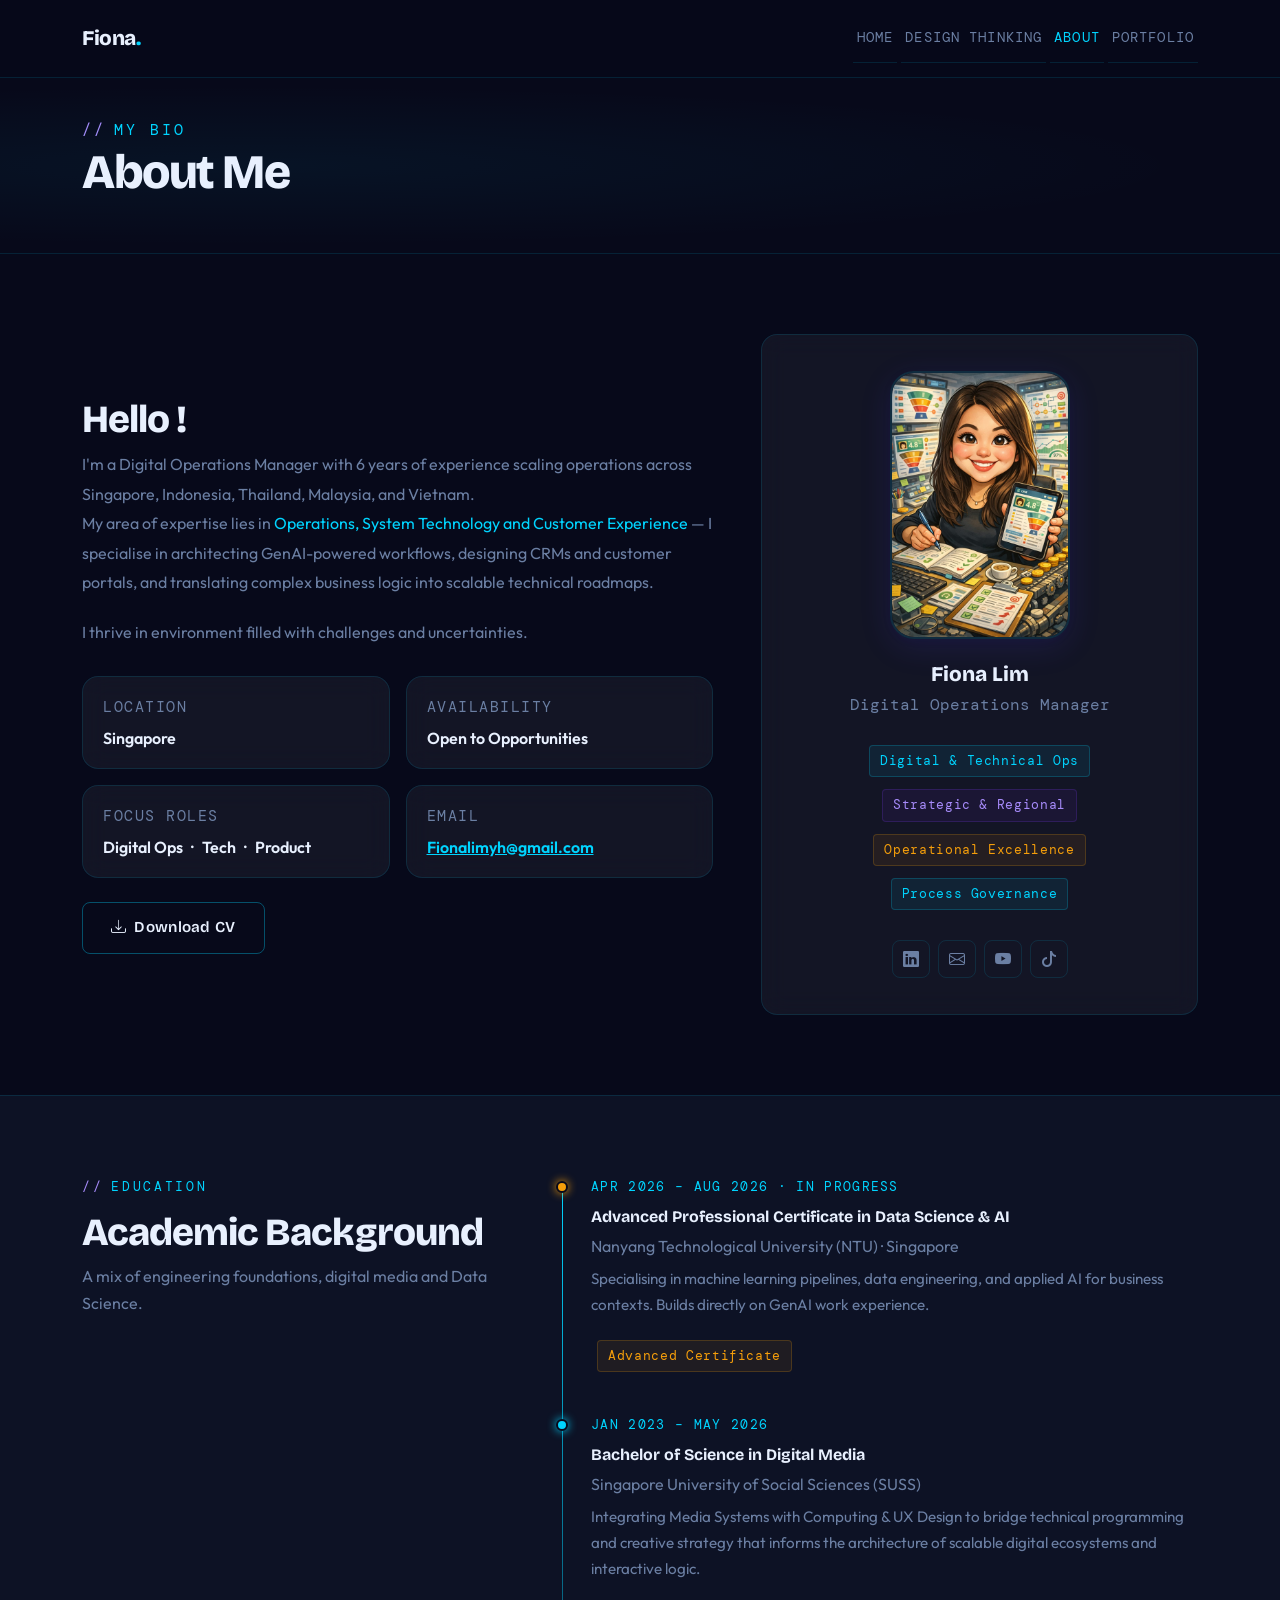
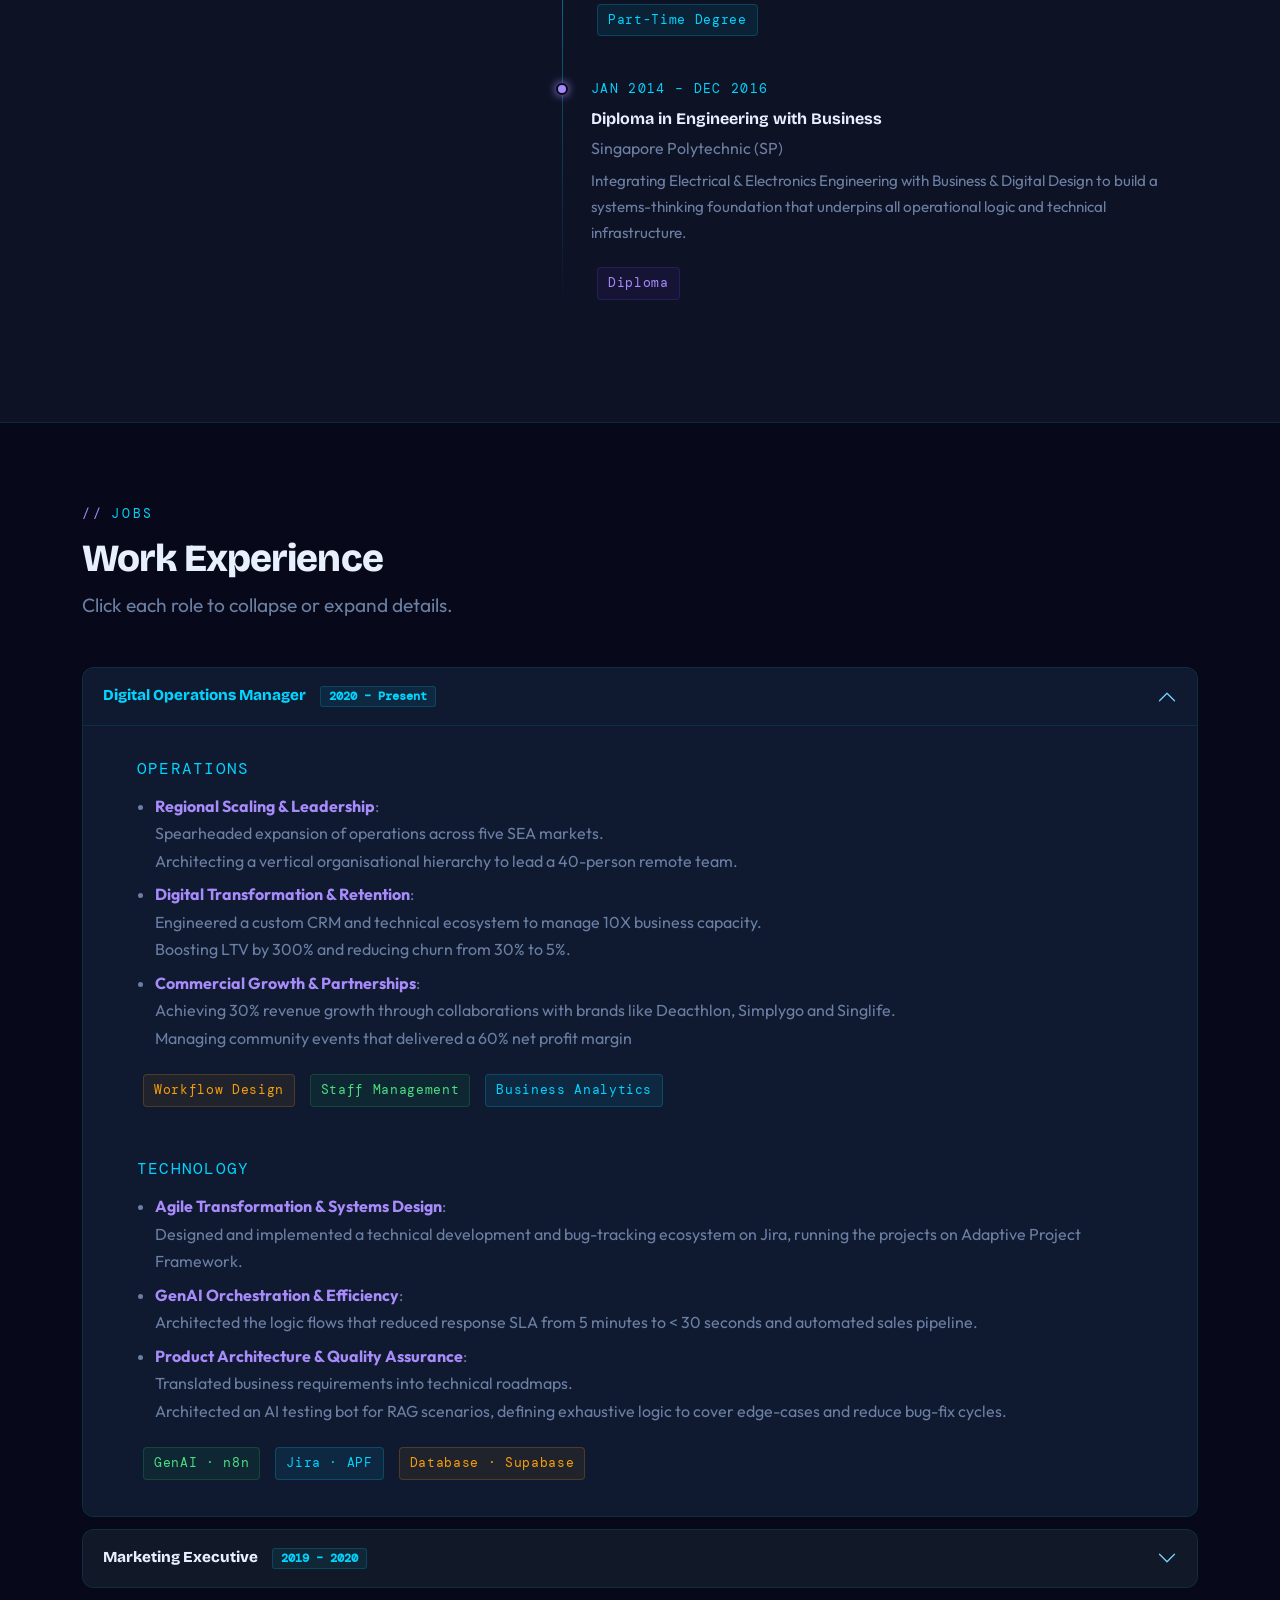
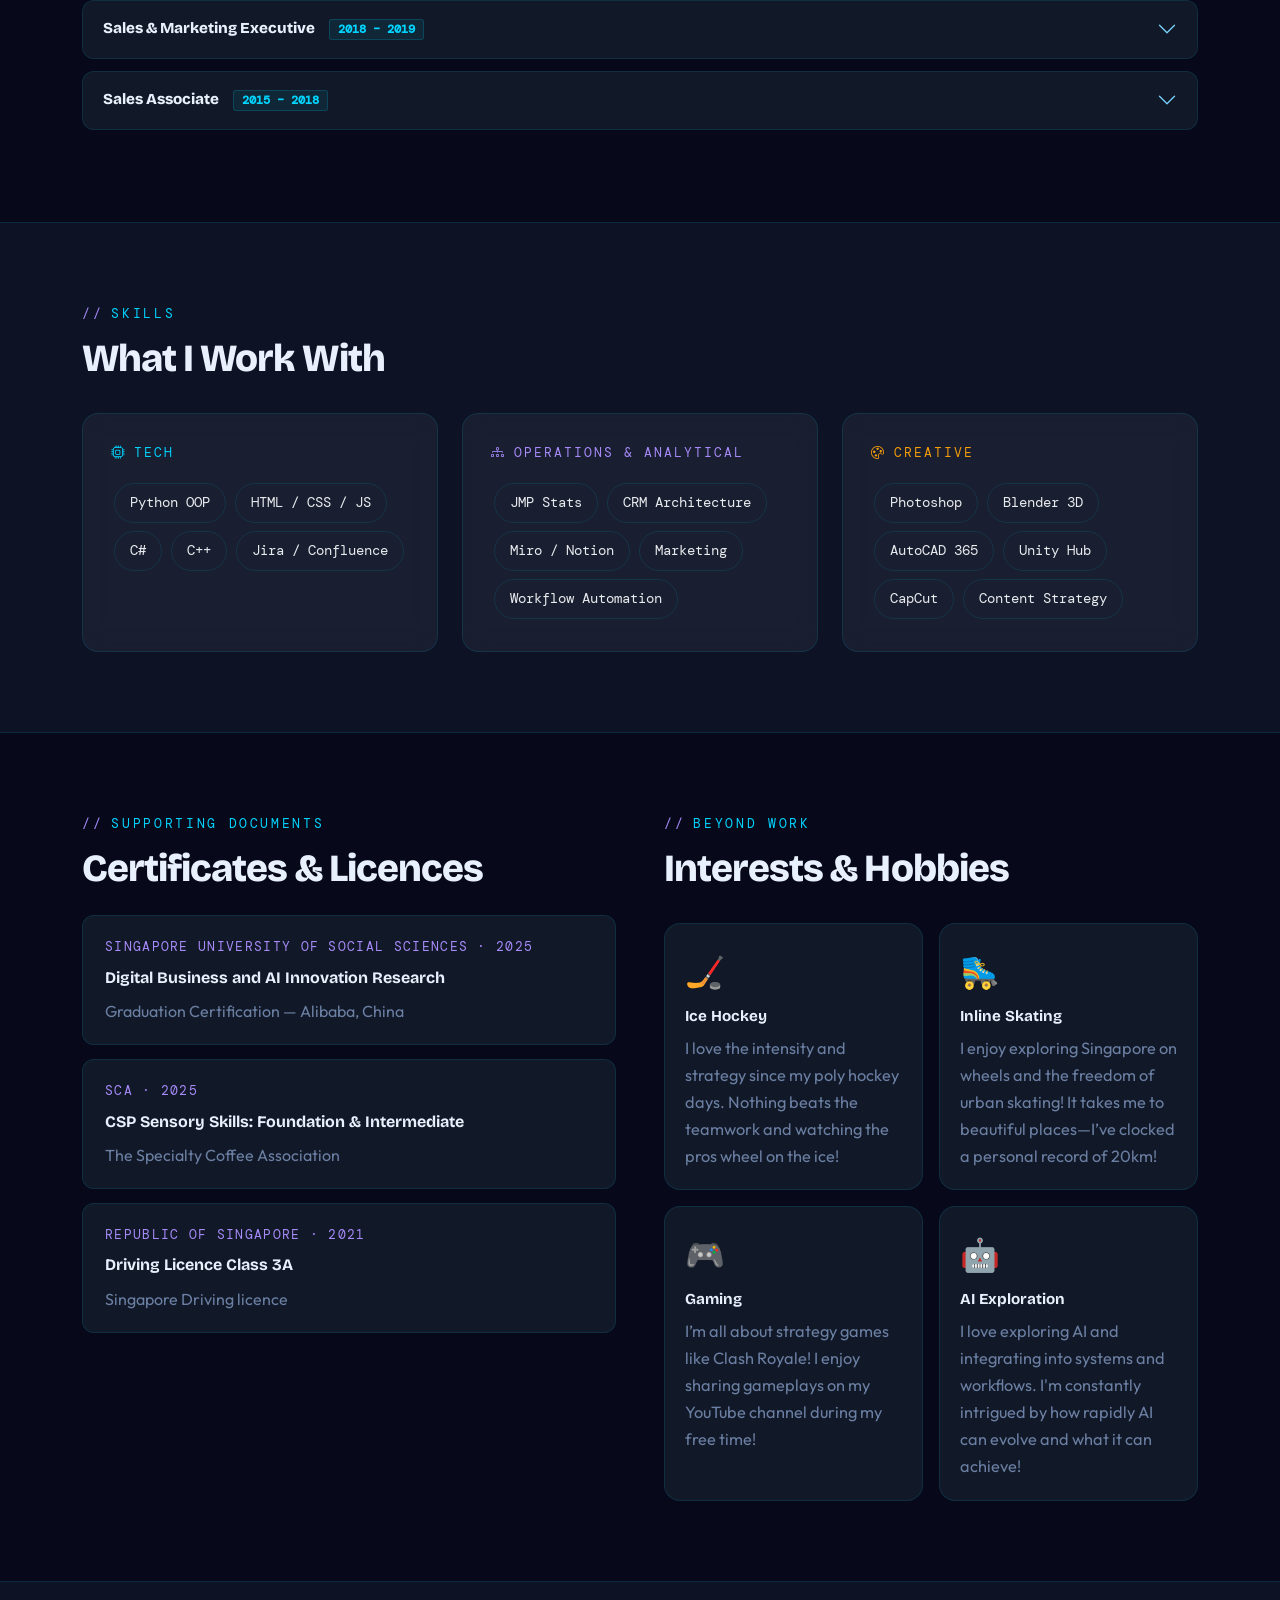
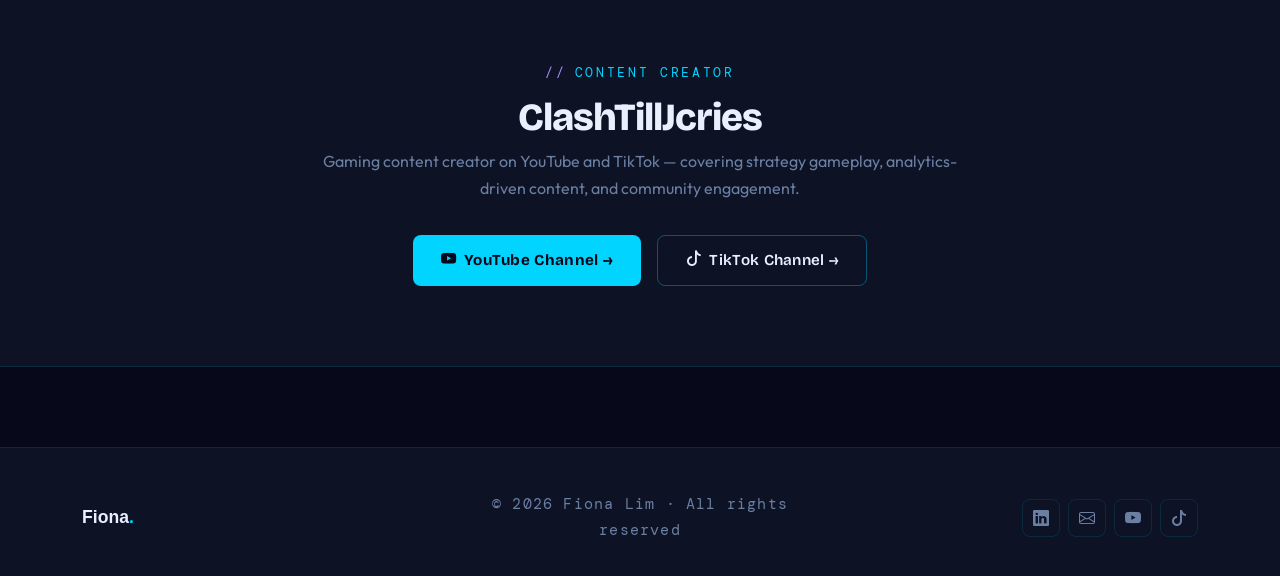
==== commit 458f4728: "UPDATE ABOUT.HTML" ====
--- a/docs/about.html
+++ b/docs/about.html
@@ -300,7 +300,7 @@
 
           <div class="col-lg-7 col-12">
             <div class="timeline">
-              <!-- NTU — upcoming -->
+              <!-- NTU — in progress -->
               <div class="timeline-item reveal">
                 <div
                   class="timeline-dot"
@@ -309,7 +309,7 @@
                     box-shadow: 0 0 10px var(--accent-warm);
                   "
                 ></div>
-                <div class="timeline-date">APR 2026 – AUG 2026 · ACCEPTED</div>
+                <div class="timeline-date">APR 2026 – AUG 2026 · IN PROGRESS</div>
                 <div class="timeline-title">
                   Advanced Professional Certificate in Data Science &amp; AI
                 </div>
@@ -334,7 +334,7 @@
               <div class="timeline-item reveal reveal-delay-1">
                 <div class="timeline-dot"></div>
                 <div class="timeline-date">
-                  JAN 2023 – JUN 2026 · IN PROGRESS
+                  JAN 2023 – MAY 2026 
                 </div>
                 <div class="timeline-title">
                   Bachelor of Science in Digital Media
